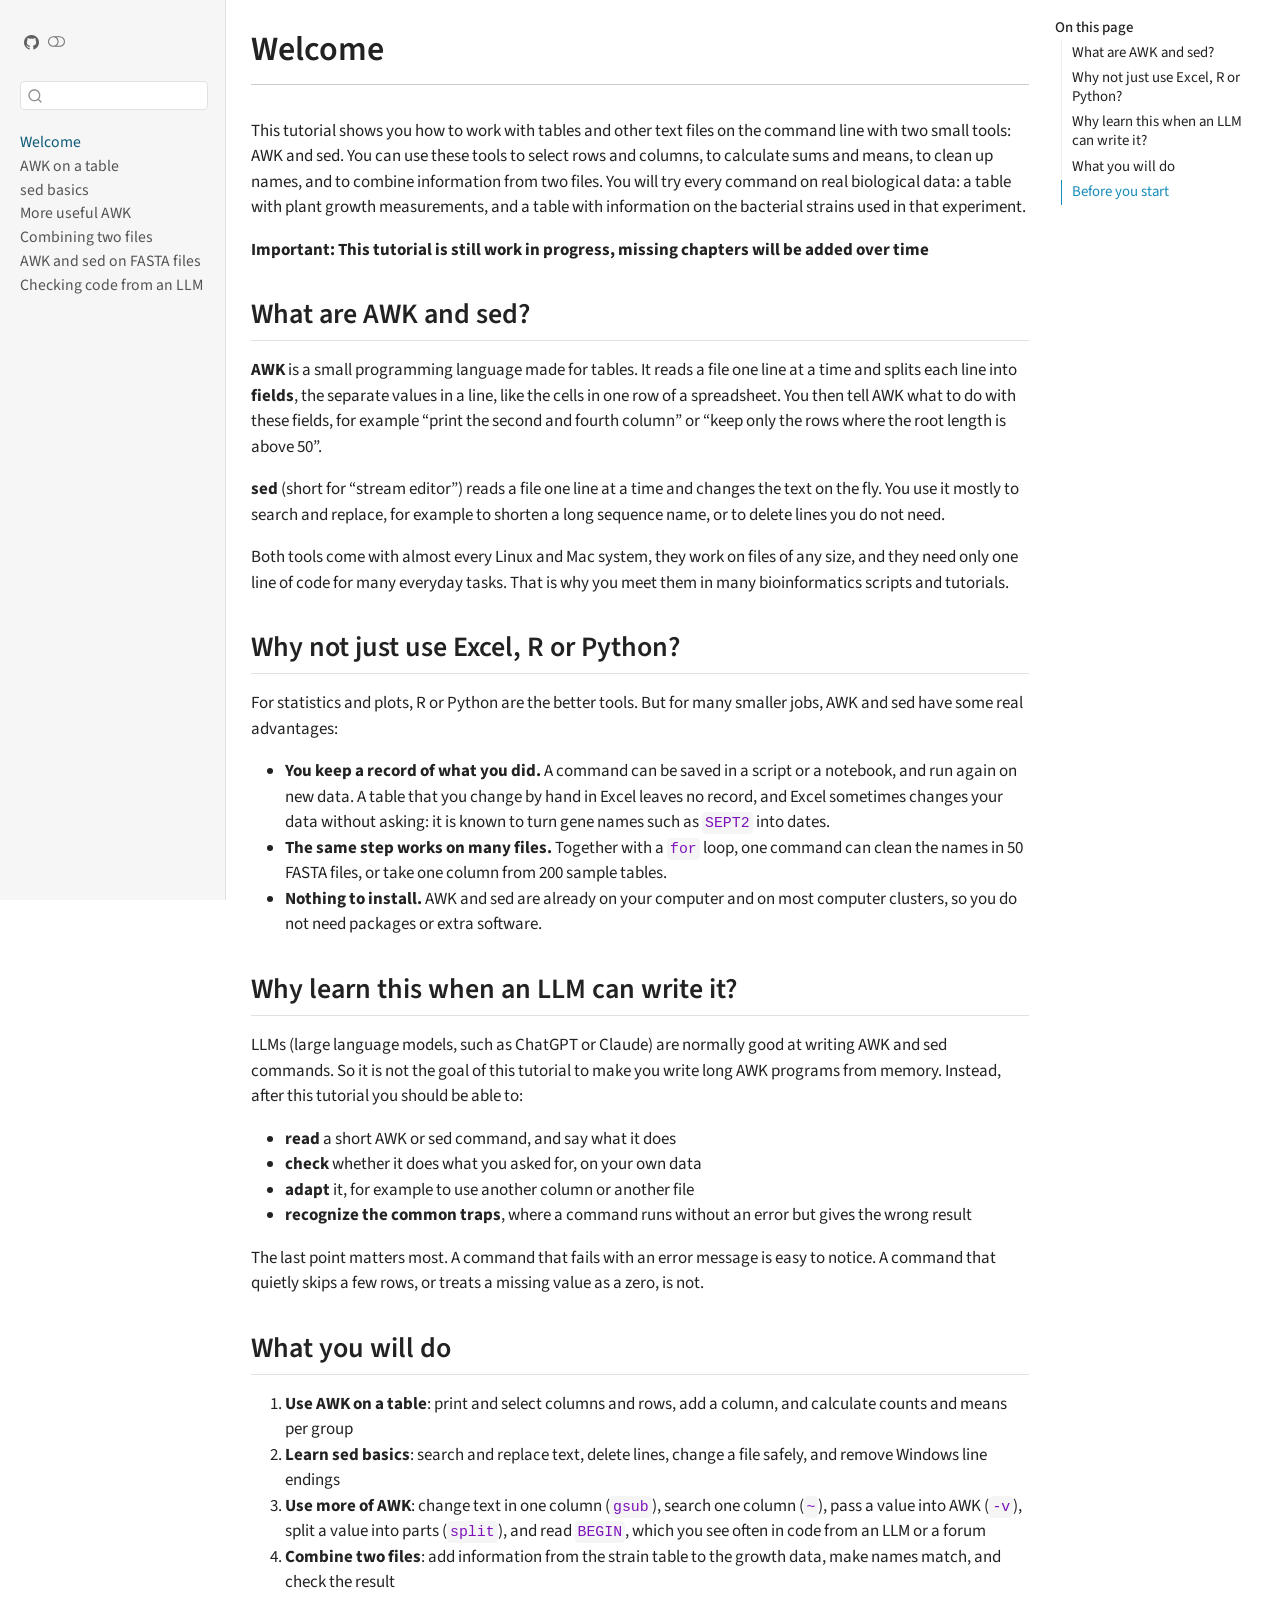
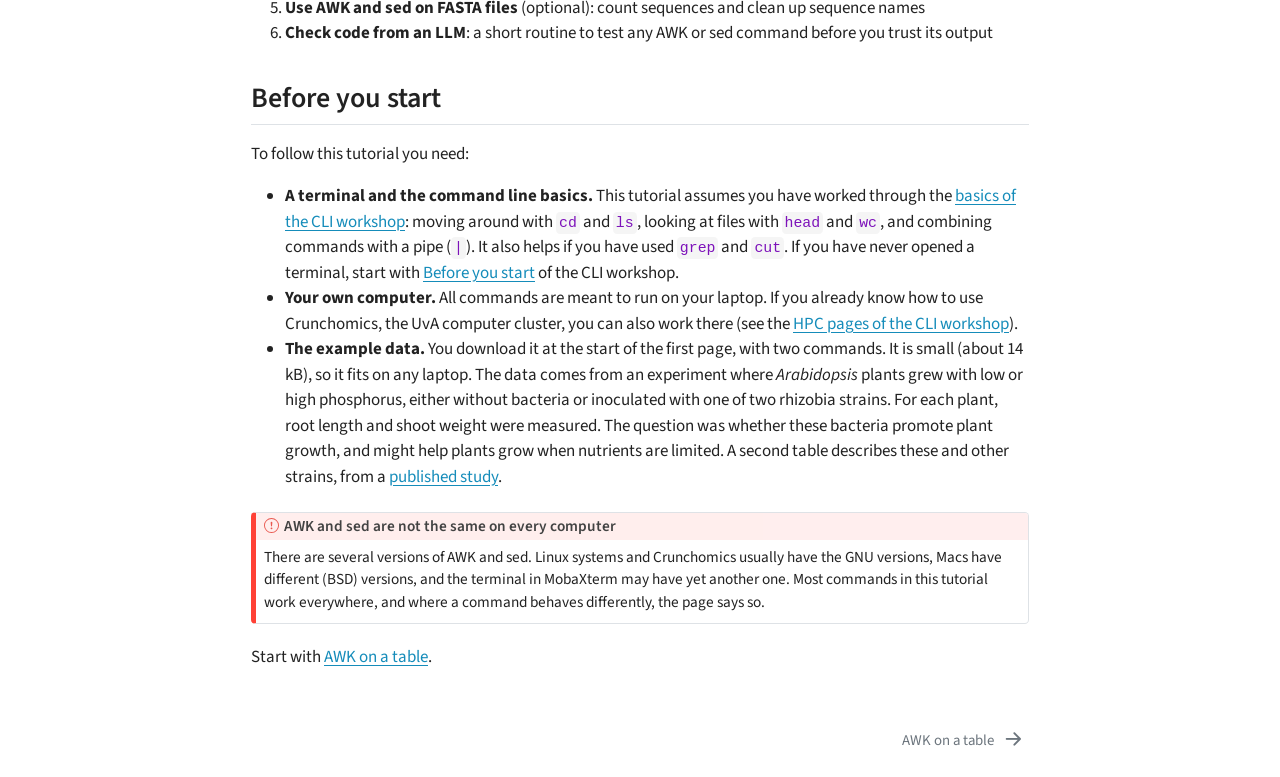
==== docs/index.html @ 270a2397 "add page on LLM usage" ====
<!DOCTYPE html>
<html xmlns="http://www.w3.org/1999/xhtml" lang="en" xml:lang="en"><head>

<meta charset="utf-8">
<meta name="generator" content="quarto-1.8.25">

<meta name="viewport" content="width=device-width, initial-scale=1.0, user-scalable=yes">


<title>Welcome – Working with tables using AWK and sed</title>
<style>
code{white-space: pre-wrap;}
span.smallcaps{font-variant: small-caps;}
div.columns{display: flex; gap: min(4vw, 1.5em);}
div.column{flex: auto; overflow-x: auto;}
div.hanging-indent{margin-left: 1.5em; text-indent: -1.5em;}
ul.task-list{list-style: none;}
ul.task-list li input[type="checkbox"] {
  width: 0.8em;
  margin: 0 0.8em 0.2em -1em; /* quarto-specific, see https://github.com/quarto-dev/quarto-cli/issues/4556 */ 
  vertical-align: middle;
}
</style>


<script src="site_libs/quarto-nav/quarto-nav.js"></script>
<script src="site_libs/quarto-nav/headroom.min.js"></script>
<script src="site_libs/clipboard/clipboard.min.js"></script>
<script src="site_libs/quarto-search/autocomplete.umd.js"></script>
<script src="site_libs/quarto-search/fuse.min.js"></script>
<script src="site_libs/quarto-search/quarto-search.js"></script>
<meta name="quarto:offset" content="./">
<link href="./source/awk_table.html" rel="next">
<script src="site_libs/quarto-html/quarto.js" type="module"></script>
<script src="site_libs/quarto-html/tabsets/tabsets.js" type="module"></script>
<script src="site_libs/quarto-html/axe/axe-check.js" type="module"></script>
<script src="site_libs/quarto-html/popper.min.js"></script>
<script src="site_libs/quarto-html/tippy.umd.min.js"></script>
<script src="site_libs/quarto-html/anchor.min.js"></script>
<link href="site_libs/quarto-html/tippy.css" rel="stylesheet">
<link href="site_libs/quarto-html/quarto-syntax-highlighting-7b89279ff1a6dce999919e0e67d4d9ec.css" rel="stylesheet" class="quarto-color-scheme" id="quarto-text-highlighting-styles">
<link href="site_libs/quarto-html/quarto-syntax-highlighting-dark-707d8167ce6003fca903bfe2be84ab7f.css" rel="stylesheet" class="quarto-color-scheme quarto-color-alternate" id="quarto-text-highlighting-styles">
<link href="site_libs/quarto-html/quarto-syntax-highlighting-7b89279ff1a6dce999919e0e67d4d9ec.css" rel="stylesheet" class="quarto-color-scheme-extra" id="quarto-text-highlighting-styles">
<script src="site_libs/bootstrap/bootstrap.min.js"></script>
<link href="site_libs/bootstrap/bootstrap-icons.css" rel="stylesheet">
<link href="site_libs/bootstrap/bootstrap-07ba6b261650929f6c0e3bf61f8c80ad.min.css" rel="stylesheet" append-hash="true" class="quarto-color-scheme" id="quarto-bootstrap" data-mode="light">
<link href="site_libs/bootstrap/bootstrap-dark-5290abd680639bf24a9d861acc7641a1.min.css" rel="stylesheet" append-hash="true" class="quarto-color-scheme quarto-color-alternate" id="quarto-bootstrap" data-mode="dark">
<link href="site_libs/bootstrap/bootstrap-07ba6b261650929f6c0e3bf61f8c80ad.min.css" rel="stylesheet" append-hash="true" class="quarto-color-scheme-extra" id="quarto-bootstrap" data-mode="light">
<script id="quarto-search-options" type="application/json">{
  "location": "sidebar",
  "copy-button": false,
  "collapse-after": 3,
  "panel-placement": "start",
  "type": "textbox",
  "limit": 50,
  "keyboard-shortcut": [
    "f",
    "/",
    "s"
  ],
  "show-item-context": false,
  "language": {
    "search-no-results-text": "No results",
    "search-matching-documents-text": "matching documents",
    "search-copy-link-title": "Copy link to search",
    "search-hide-matches-text": "Hide additional matches",
    "search-more-match-text": "more match in this document",
    "search-more-matches-text": "more matches in this document",
    "search-clear-button-title": "Clear",
    "search-text-placeholder": "",
    "search-detached-cancel-button-title": "Cancel",
    "search-submit-button-title": "Submit",
    "search-label": "Search"
  }
}</script>


</head>

<body class="nav-sidebar docked quarto-light"><script id="quarto-html-before-body" type="application/javascript">
    const toggleBodyColorMode = (bsSheetEl) => {
      const mode = bsSheetEl.getAttribute("data-mode");
      const bodyEl = window.document.querySelector("body");
      if (mode === "dark") {
        bodyEl.classList.add("quarto-dark");
        bodyEl.classList.remove("quarto-light");
      } else {
        bodyEl.classList.add("quarto-light");
        bodyEl.classList.remove("quarto-dark");
      }
    }
    const toggleBodyColorPrimary = () => {
      const bsSheetEl = window.document.querySelector("link#quarto-bootstrap:not([rel=disabled-stylesheet])");
      if (bsSheetEl) {
        toggleBodyColorMode(bsSheetEl);
      }
    }
    const setColorSchemeToggle = (alternate) => {
      const toggles = window.document.querySelectorAll('.quarto-color-scheme-toggle');
      for (let i=0; i < toggles.length; i++) {
        const toggle = toggles[i];
        if (toggle) {
          if (alternate) {
            toggle.classList.add("alternate");
          } else {
            toggle.classList.remove("alternate");
          }
        }
      }
    };
    const toggleColorMode = (alternate) => {
      // Switch the stylesheets
      const primaryStylesheets = window.document.querySelectorAll('link.quarto-color-scheme:not(.quarto-color-alternate)');
      const alternateStylesheets = window.document.querySelectorAll('link.quarto-color-scheme.quarto-color-alternate');
      manageTransitions('#quarto-margin-sidebar .nav-link', false);
      if (alternate) {
        // note: dark is layered on light, we don't disable primary!
        enableStylesheet(alternateStylesheets);
        for (const sheetNode of alternateStylesheets) {
          if (sheetNode.id === "quarto-bootstrap") {
            toggleBodyColorMode(sheetNode);
          }
        }
      } else {
        disableStylesheet(alternateStylesheets);
        enableStylesheet(primaryStylesheets)
        toggleBodyColorPrimary();
      }
      manageTransitions('#quarto-margin-sidebar .nav-link', true);
      // Switch the toggles
      setColorSchemeToggle(alternate)
      // Hack to workaround the fact that safari doesn't
      // properly recolor the scrollbar when toggling (#1455)
      if (navigator.userAgent.indexOf('Safari') > 0 && navigator.userAgent.indexOf('Chrome') == -1) {
        manageTransitions("body", false);
        window.scrollTo(0, 1);
        setTimeout(() => {
          window.scrollTo(0, 0);
          manageTransitions("body", true);
        }, 40);
      }
    }
    const disableStylesheet = (stylesheets) => {
      for (let i=0; i < stylesheets.length; i++) {
        const stylesheet = stylesheets[i];
        stylesheet.rel = 'disabled-stylesheet';
      }
    }
    const enableStylesheet = (stylesheets) => {
      for (let i=0; i < stylesheets.length; i++) {
        const stylesheet = stylesheets[i];
        if(stylesheet.rel !== 'stylesheet') { // for Chrome, which will still FOUC without this check
          stylesheet.rel = 'stylesheet';
        }
      }
    }
    const manageTransitions = (selector, allowTransitions) => {
      const els = window.document.querySelectorAll(selector);
      for (let i=0; i < els.length; i++) {
        const el = els[i];
        if (allowTransitions) {
          el.classList.remove('notransition');
        } else {
          el.classList.add('notransition');
        }
      }
    }
    const isFileUrl = () => {
      return window.location.protocol === 'file:';
    }
    const hasAlternateSentinel = () => {
      let styleSentinel = getColorSchemeSentinel();
      if (styleSentinel !== null) {
        return styleSentinel === "alternate";
      } else {
        return false;
      }
    }
    const setStyleSentinel = (alternate) => {
      const value = alternate ? "alternate" : "default";
      if (!isFileUrl()) {
        window.localStorage.setItem("quarto-color-scheme", value);
      } else {
        localAlternateSentinel = value;
      }
    }
    const getColorSchemeSentinel = () => {
      if (!isFileUrl()) {
        const storageValue = window.localStorage.getItem("quarto-color-scheme");
        return storageValue != null ? storageValue : localAlternateSentinel;
      } else {
        return localAlternateSentinel;
      }
    }
    const toggleGiscusIfUsed = (isAlternate, darkModeDefault) => {
      const baseTheme = document.querySelector('#giscus-base-theme')?.value ?? 'light';
      const alternateTheme = document.querySelector('#giscus-alt-theme')?.value ?? 'dark';
      let newTheme = '';
      if(authorPrefersDark) {
        newTheme = isAlternate ? baseTheme : alternateTheme;
      } else {
        newTheme = isAlternate ? alternateTheme : baseTheme;
      }
      const changeGiscusTheme = () => {
        // From: https://github.com/giscus/giscus/issues/336
        const sendMessage = (message) => {
          const iframe = document.querySelector('iframe.giscus-frame');
          if (!iframe) return;
          iframe.contentWindow.postMessage({ giscus: message }, 'https://giscus.app');
        }
        sendMessage({
          setConfig: {
            theme: newTheme
          }
        });
      }
      const isGiscussLoaded = window.document.querySelector('iframe.giscus-frame') !== null;
      if (isGiscussLoaded) {
        changeGiscusTheme();
      }
    };
    const authorPrefersDark = false;
    const darkModeDefault = authorPrefersDark;
      document.querySelector('link#quarto-text-highlighting-styles.quarto-color-scheme-extra').rel = 'disabled-stylesheet';
      document.querySelector('link#quarto-bootstrap.quarto-color-scheme-extra').rel = 'disabled-stylesheet';
    let localAlternateSentinel = darkModeDefault ? 'alternate' : 'default';
    // Dark / light mode switch
    window.quartoToggleColorScheme = () => {
      // Read the current dark / light value
      let toAlternate = !hasAlternateSentinel();
      toggleColorMode(toAlternate);
      setStyleSentinel(toAlternate);
      toggleGiscusIfUsed(toAlternate, darkModeDefault);
      window.dispatchEvent(new Event('resize'));
    };
    // Switch to dark mode if need be
    if (hasAlternateSentinel()) {
      toggleColorMode(true);
    } else {
      toggleColorMode(false);
    }
  </script>

<div id="quarto-search-results"></div>
  <header id="quarto-header" class="headroom fixed-top">
  <nav class="quarto-secondary-nav">
    <div class="container-fluid d-flex">
      <button type="button" class="quarto-btn-toggle btn" data-bs-toggle="collapse" role="button" data-bs-target=".quarto-sidebar-collapse-item" aria-controls="quarto-sidebar" aria-expanded="false" aria-label="Toggle sidebar navigation" onclick="if (window.quartoToggleHeadroom) { window.quartoToggleHeadroom(); }">
        <i class="bi bi-layout-text-sidebar-reverse"></i>
      </button>
        <nav class="quarto-page-breadcrumbs" aria-label="breadcrumb"><ol class="breadcrumb"><li class="breadcrumb-item"><a href="./index.html">Welcome</a></li></ol></nav>
        <a class="flex-grow-1" role="navigation" data-bs-toggle="collapse" data-bs-target=".quarto-sidebar-collapse-item" aria-controls="quarto-sidebar" aria-expanded="false" aria-label="Toggle sidebar navigation" onclick="if (window.quartoToggleHeadroom) { window.quartoToggleHeadroom(); }">      
        </a>
      <button type="button" class="btn quarto-search-button" aria-label="Search" onclick="window.quartoOpenSearch();">
        <i class="bi bi-search"></i>
      </button>
    </div>
  </nav>
</header>
<!-- content -->
<div id="quarto-content" class="quarto-container page-columns page-rows-contents page-layout-article">
<!-- sidebar -->
  <nav id="quarto-sidebar" class="sidebar collapse collapse-horizontal quarto-sidebar-collapse-item sidebar-navigation docked overflow-auto">
    <div class="pt-lg-2 mt-2 text-left sidebar-header">
      <a href="./index.html" class="sidebar-logo-link">
      </a>
      <div class="sidebar-tools-main">
    <a href="https://github.com/ndombrowski/AWK_tutorial" title="" class="quarto-navigation-tool px-1" aria-label=""><i class="bi bi-github"></i></a>
  <a href="" class="quarto-color-scheme-toggle quarto-navigation-tool  px-1" onclick="window.quartoToggleColorScheme(); return false;" title="Toggle dark mode"><i class="bi"></i></a>
</div>
      </div>
        <div class="mt-2 flex-shrink-0 align-items-center">
        <div class="sidebar-search">
        <div id="quarto-search" class="" title="Search"></div>
        </div>
        </div>
    <div class="sidebar-menu-container"> 
    <ul class="list-unstyled mt-1">
        <li class="sidebar-item">
  <div class="sidebar-item-container"> 
  <a href="./index.html" class="sidebar-item-text sidebar-link active">
 <span class="menu-text">Welcome</span></a>
  </div>
</li>
        <li class="sidebar-item">
  <div class="sidebar-item-container"> 
  <a href="./source/awk_table.html" class="sidebar-item-text sidebar-link">
 <span class="menu-text">AWK on a table</span></a>
  </div>
</li>
        <li class="sidebar-item">
  <div class="sidebar-item-container"> 
  <a href="./source/sed_basics.html" class="sidebar-item-text sidebar-link">
 <span class="menu-text">sed basics</span></a>
  </div>
</li>
        <li class="sidebar-item">
  <div class="sidebar-item-container"> 
  <a href="./source/awk_more.html" class="sidebar-item-text sidebar-link">
 <span class="menu-text">More useful AWK</span></a>
  </div>
</li>
        <li class="sidebar-item">
  <div class="sidebar-item-container"> 
  <a href="./source/awk_join.html" class="sidebar-item-text sidebar-link">
 <span class="menu-text">Combining two files</span></a>
  </div>
</li>
        <li class="sidebar-item">
  <div class="sidebar-item-container"> 
  <a href="./source/awk_fasta.html" class="sidebar-item-text sidebar-link">
 <span class="menu-text">AWK and sed on FASTA files</span></a>
  </div>
</li>
        <li class="sidebar-item">
  <div class="sidebar-item-container"> 
  <a href="./source/check_llm_code.html" class="sidebar-item-text sidebar-link">
 <span class="menu-text">Checking code from an LLM</span></a>
  </div>
</li>
    </ul>
    </div>
</nav>
<div id="quarto-sidebar-glass" class="quarto-sidebar-collapse-item" data-bs-toggle="collapse" data-bs-target=".quarto-sidebar-collapse-item"></div>
<!-- margin-sidebar -->
    <div id="quarto-margin-sidebar" class="sidebar margin-sidebar">
        <nav id="TOC" role="doc-toc" class="toc-active">
    <h2 id="toc-title">On this page</h2>
   
  <ul>
  <li><a href="#what-are-awk-and-sed" id="toc-what-are-awk-and-sed" class="nav-link active" data-scroll-target="#what-are-awk-and-sed">What are AWK and sed?</a></li>
  <li><a href="#why-not-just-use-excel-r-or-python" id="toc-why-not-just-use-excel-r-or-python" class="nav-link" data-scroll-target="#why-not-just-use-excel-r-or-python">Why not just use Excel, R or Python?</a></li>
  <li><a href="#why-learn-this-when-an-llm-can-write-it" id="toc-why-learn-this-when-an-llm-can-write-it" class="nav-link" data-scroll-target="#why-learn-this-when-an-llm-can-write-it">Why learn this when an LLM can write it?</a></li>
  <li><a href="#what-you-will-do" id="toc-what-you-will-do" class="nav-link" data-scroll-target="#what-you-will-do">What you will do</a></li>
  <li><a href="#before-you-start" id="toc-before-you-start" class="nav-link" data-scroll-target="#before-you-start">Before you start</a></li>
  </ul>
</nav>
    </div>
<!-- main -->
<main class="content" id="quarto-document-content">


<header id="title-block-header" class="quarto-title-block default">
<div class="quarto-title">
<h1 class="title">Welcome</h1>
</div>



<div class="quarto-title-meta">

    
  
    
  </div>
  


</header>


<p>This tutorial shows you how to work with tables and other text files on the command line with two small tools: AWK and sed. You can use these tools to select rows and columns, to calculate sums and means, to clean up names, and to combine information from two files. You will try every command on real biological data: a table with plant growth measurements, and a table with information on the bacterial strains used in that experiment.</p>
<p><strong>Important: This tutorial is still work in progress, missing chapters will be added over time</strong></p>
<section id="what-are-awk-and-sed" class="level2">
<h2 class="anchored" data-anchor-id="what-are-awk-and-sed">What are AWK and sed?</h2>
<p><strong>AWK</strong> is a small programming language made for tables. It reads a file one line at a time and splits each line into <strong>fields</strong>, the separate values in a line, like the cells in one row of a spreadsheet. You then tell AWK what to do with these fields, for example “print the second and fourth column” or “keep only the rows where the root length is above 50”.</p>
<p><strong>sed</strong> (short for “stream editor”) reads a file one line at a time and changes the text on the fly. You use it mostly to search and replace, for example to shorten a long sequence name, or to delete lines you do not need.</p>
<p>Both tools come with almost every Linux and Mac system, they work on files of any size, and they need only one line of code for many everyday tasks. That is why you meet them in many bioinformatics scripts and tutorials.</p>
</section>
<section id="why-not-just-use-excel-r-or-python" class="level2">
<h2 class="anchored" data-anchor-id="why-not-just-use-excel-r-or-python">Why not just use Excel, R or Python?</h2>
<p>For statistics and plots, R or Python are the better tools. But for many smaller jobs, AWK and sed have some real advantages:</p>
<ul>
<li><strong>You keep a record of what you did.</strong> A command can be saved in a script or a notebook, and run again on new data. A table that you change by hand in Excel leaves no record, and Excel sometimes changes your data without asking: it is known to turn gene names such as <code>SEPT2</code> into dates.</li>
<li><strong>The same step works on many files.</strong> Together with a <code>for</code> loop, one command can clean the names in 50 FASTA files, or take one column from 200 sample tables.</li>
<li><strong>Nothing to install.</strong> AWK and sed are already on your computer and on most computer clusters, so you do not need packages or extra software.</li>
</ul>
</section>
<section id="why-learn-this-when-an-llm-can-write-it" class="level2">
<h2 class="anchored" data-anchor-id="why-learn-this-when-an-llm-can-write-it">Why learn this when an LLM can write it?</h2>
<p>LLMs (large language models, such as ChatGPT or Claude) are normally good at writing AWK and sed commands. So it is not the goal of this tutorial to make you write long AWK programs from memory. Instead, after this tutorial you should be able to:</p>
<ul>
<li><strong>read</strong> a short AWK or sed command, and say what it does</li>
<li><strong>check</strong> whether it does what you asked for, on your own data</li>
<li><strong>adapt</strong> it, for example to use another column or another file</li>
<li><strong>recognize the common traps</strong>, where a command runs without an error but gives the wrong result</li>
</ul>
<p>The last point matters most. A command that fails with an error message is easy to notice. A command that quietly skips a few rows, or treats a missing value as a zero, is not.</p>
</section>
<section id="what-you-will-do" class="level2">
<h2 class="anchored" data-anchor-id="what-you-will-do">What you will do</h2>
<ol type="1">
<li><strong>Use AWK on a table</strong>: print and select columns and rows, add a column, and calculate counts and means per group</li>
<li><strong>Learn sed basics</strong>: search and replace text, delete lines, change a file safely, and remove Windows line endings</li>
<li><strong>Use more of AWK</strong>: change text in one column (<code>gsub</code>), search one column (<code>~</code>), pass a value into AWK (<code>-v</code>), split a value into parts (<code>split</code>), and read <code>BEGIN</code>, which you see often in code from an LLM or a forum</li>
<li><strong>Combine two files</strong>: add information from the strain table to the growth data, make names match, and check the result</li>
<li><strong>Use AWK and sed on FASTA files</strong> (optional): count sequences and clean up sequence names</li>
<li><strong>Check code from an LLM</strong>: a short routine to test any AWK or sed command before you trust its output</li>
</ol>
</section>
<section id="before-you-start" class="level2">
<h2 class="anchored" data-anchor-id="before-you-start">Before you start</h2>
<p>To follow this tutorial you need:</p>
<ul>
<li><strong>A terminal and the command line basics.</strong> This tutorial assumes you have worked through the <a href="https://ndombrowski.github.io/cli_workshop/source/bash_intro.html">basics of the CLI workshop</a>: moving around with <code>cd</code> and <code>ls</code>, looking at files with <code>head</code> and <code>wc</code>, and combining commands with a pipe (<code>|</code>). It also helps if you have used <code>grep</code> and <code>cut</code>. If you have never opened a terminal, start with <a href="https://ndombrowski.github.io/cli_workshop/source/installation.html">Before you start</a> of the CLI workshop.</li>
<li><strong>Your own computer.</strong> All commands are meant to run on your laptop. If you already know how to use Crunchomics, the UvA computer cluster, you can also work there (see the <a href="https://ndombrowski.github.io/cli_workshop/source/hpc_intro.html">HPC pages of the CLI workshop</a>).</li>
<li><strong>The example data.</strong> You download it at the start of the first page, with two commands. It is small (about 14 kB), so it fits on any laptop. The data comes from an experiment where <em>Arabidopsis</em> plants grew with low or high phosphorus, either without bacteria or inoculated with one of two rhizobia strains. For each plant, root length and shoot weight were measured. The question was whether these bacteria promote plant growth, and might help plants grow when nutrients are limited. A second table describes these and other strains, from a <a href="https://www.cell.com/cell-host-microbe/fulltext/S1931-3128(18)30318-4">published study</a>.</li>
</ul>
<div class="callout callout-style-default callout-important callout-titled" title="AWK and sed are not the same on every computer">
<div class="callout-header d-flex align-content-center">
<div class="callout-icon-container">
<i class="callout-icon"></i>
</div>
<div class="callout-title-container flex-fill">
<span class="screen-reader-only">Important</span>AWK and sed are not the same on every computer
</div>
</div>
<div class="callout-body-container callout-body">
<p>There are several versions of AWK and sed. Linux systems and Crunchomics usually have the GNU versions, Macs have different (BSD) versions, and the terminal in MobaXterm may have yet another one. Most commands in this tutorial work everywhere, and where a command behaves differently, the page says so. <!-- DRAFT: not tested yet. Check in step 7 (PLAN.md) which platforms were tested, and adapt this box. --></p>
</div>
</div>
<p>Start with <a href="./source/awk_table.html">AWK on a table</a>.</p>


</section>

</main> <!-- /main -->
<script id="quarto-html-after-body" type="application/javascript">
  window.document.addEventListener("DOMContentLoaded", function (event) {
    // Ensure there is a toggle, if there isn't float one in the top right
    if (window.document.querySelector('.quarto-color-scheme-toggle') === null) {
      const a = window.document.createElement('a');
      a.classList.add('top-right');
      a.classList.add('quarto-color-scheme-toggle');
      a.href = "";
      a.onclick = function() { try { window.quartoToggleColorScheme(); } catch {} return false; };
      const i = window.document.createElement("i");
      i.classList.add('bi');
      a.appendChild(i);
      window.document.body.appendChild(a);
    }
    setColorSchemeToggle(hasAlternateSentinel())
    const icon = "";
    const anchorJS = new window.AnchorJS();
    anchorJS.options = {
      placement: 'right',
      icon: icon
    };
    anchorJS.add('.anchored');
    const isCodeAnnotation = (el) => {
      for (const clz of el.classList) {
        if (clz.startsWith('code-annotation-')) {                     
          return true;
        }
      }
      return false;
    }
    const onCopySuccess = function(e) {
      // button target
      const button = e.trigger;
      // don't keep focus
      button.blur();
      // flash "checked"
      button.classList.add('code-copy-button-checked');
      var currentTitle = button.getAttribute("title");
      button.setAttribute("title", "Copied!");
      let tooltip;
      if (window.bootstrap) {
        button.setAttribute("data-bs-toggle", "tooltip");
        button.setAttribute("data-bs-placement", "left");
        button.setAttribute("data-bs-title", "Copied!");
        tooltip = new bootstrap.Tooltip(button, 
          { trigger: "manual", 
            customClass: "code-copy-button-tooltip",
            offset: [0, -8]});
        tooltip.show();    
      }
      setTimeout(function() {
        if (tooltip) {
          tooltip.hide();
          button.removeAttribute("data-bs-title");
          button.removeAttribute("data-bs-toggle");
          button.removeAttribute("data-bs-placement");
        }
        button.setAttribute("title", currentTitle);
        button.classList.remove('code-copy-button-checked');
      }, 1000);
      // clear code selection
      e.clearSelection();
    }
    const getTextToCopy = function(trigger) {
      const outerScaffold = trigger.parentElement.cloneNode(true);
      const codeEl = outerScaffold.querySelector('code');
      for (const childEl of codeEl.children) {
        if (isCodeAnnotation(childEl)) {
          childEl.remove();
        }
      }
      return codeEl.innerText;
    }
    const clipboard = new window.ClipboardJS('.code-copy-button:not([data-in-quarto-modal])', {
      text: getTextToCopy
    });
    clipboard.on('success', onCopySuccess);
    if (window.document.getElementById('quarto-embedded-source-code-modal')) {
      const clipboardModal = new window.ClipboardJS('.code-copy-button[data-in-quarto-modal]', {
        text: getTextToCopy,
        container: window.document.getElementById('quarto-embedded-source-code-modal')
      });
      clipboardModal.on('success', onCopySuccess);
    }
      var localhostRegex = new RegExp(/^(?:http|https):\/\/localhost\:?[0-9]*\//);
      var mailtoRegex = new RegExp(/^mailto:/);
        var filterRegex = new RegExp("https:\/\/ndombrowski\.github\.io\/AWK_tutorial\/");
      var isInternal = (href) => {
          return filterRegex.test(href) || localhostRegex.test(href) || mailtoRegex.test(href);
      }
      // Inspect non-navigation links and adorn them if external
     var links = window.document.querySelectorAll('a[href]:not(.nav-link):not(.navbar-brand):not(.toc-action):not(.sidebar-link):not(.sidebar-item-toggle):not(.pagination-link):not(.no-external):not([aria-hidden]):not(.dropdown-item):not(.quarto-navigation-tool):not(.about-link)');
      for (var i=0; i<links.length; i++) {
        const link = links[i];
        if (!isInternal(link.href)) {
          // undo the damage that might have been done by quarto-nav.js in the case of
          // links that we want to consider external
          if (link.dataset.originalHref !== undefined) {
            link.href = link.dataset.originalHref;
          }
        }
      }
    function tippyHover(el, contentFn, onTriggerFn, onUntriggerFn) {
      const config = {
        allowHTML: true,
        maxWidth: 500,
        delay: 100,
        arrow: false,
        appendTo: function(el) {
            return el.parentElement;
        },
        interactive: true,
        interactiveBorder: 10,
        theme: 'quarto',
        placement: 'bottom-start',
      };
      if (contentFn) {
        config.content = contentFn;
      }
      if (onTriggerFn) {
        config.onTrigger = onTriggerFn;
      }
      if (onUntriggerFn) {
        config.onUntrigger = onUntriggerFn;
      }
      window.tippy(el, config); 
    }
    const noterefs = window.document.querySelectorAll('a[role="doc-noteref"]');
    for (var i=0; i<noterefs.length; i++) {
      const ref = noterefs[i];
      tippyHover(ref, function() {
        // use id or data attribute instead here
        let href = ref.getAttribute('data-footnote-href') || ref.getAttribute('href');
        try { href = new URL(href).hash; } catch {}
        const id = href.replace(/^#\/?/, "");
        const note = window.document.getElementById(id);
        if (note) {
          return note.innerHTML;
        } else {
          return "";
        }
      });
    }
    const xrefs = window.document.querySelectorAll('a.quarto-xref');
    const processXRef = (id, note) => {
      // Strip column container classes
      const stripColumnClz = (el) => {
        el.classList.remove("page-full", "page-columns");
        if (el.children) {
          for (const child of el.children) {
            stripColumnClz(child);
          }
        }
      }
      stripColumnClz(note)
      if (id === null || id.startsWith('sec-')) {
        // Special case sections, only their first couple elements
        const container = document.createElement("div");
        if (note.children && note.children.length > 2) {
          container.appendChild(note.children[0].cloneNode(true));
          for (let i = 1; i < note.children.length; i++) {
            const child = note.children[i];
            if (child.tagName === "P" && child.innerText === "") {
              continue;
            } else {
              container.appendChild(child.cloneNode(true));
              break;
            }
          }
          if (window.Quarto?.typesetMath) {
            window.Quarto.typesetMath(container);
          }
          return container.innerHTML
        } else {
          if (window.Quarto?.typesetMath) {
            window.Quarto.typesetMath(note);
          }
          return note.innerHTML;
        }
      } else {
        // Remove any anchor links if they are present
        const anchorLink = note.querySelector('a.anchorjs-link');
        if (anchorLink) {
          anchorLink.remove();
        }
        if (window.Quarto?.typesetMath) {
          window.Quarto.typesetMath(note);
        }
        if (note.classList.contains("callout")) {
          return note.outerHTML;
        } else {
          return note.innerHTML;
        }
      }
    }
    for (var i=0; i<xrefs.length; i++) {
      const xref = xrefs[i];
      tippyHover(xref, undefined, function(instance) {
        instance.disable();
        let url = xref.getAttribute('href');
        let hash = undefined; 
        if (url.startsWith('#')) {
          hash = url;
        } else {
          try { hash = new URL(url).hash; } catch {}
        }
        if (hash) {
          const id = hash.replace(/^#\/?/, "");
          const note = window.document.getElementById(id);
          if (note !== null) {
            try {
              const html = processXRef(id, note.cloneNode(true));
              instance.setContent(html);
            } finally {
              instance.enable();
              instance.show();
            }
          } else {
            // See if we can fetch this
            fetch(url.split('#')[0])
            .then(res => res.text())
            .then(html => {
              const parser = new DOMParser();
              const htmlDoc = parser.parseFromString(html, "text/html");
              const note = htmlDoc.getElementById(id);
              if (note !== null) {
                const html = processXRef(id, note);
                instance.setContent(html);
              } 
            }).finally(() => {
              instance.enable();
              instance.show();
            });
          }
        } else {
          // See if we can fetch a full url (with no hash to target)
          // This is a special case and we should probably do some content thinning / targeting
          fetch(url)
          .then(res => res.text())
          .then(html => {
            const parser = new DOMParser();
            const htmlDoc = parser.parseFromString(html, "text/html");
            const note = htmlDoc.querySelector('main.content');
            if (note !== null) {
              // This should only happen for chapter cross references
              // (since there is no id in the URL)
              // remove the first header
              if (note.children.length > 0 && note.children[0].tagName === "HEADER") {
                note.children[0].remove();
              }
              const html = processXRef(null, note);
              instance.setContent(html);
            } 
          }).finally(() => {
            instance.enable();
            instance.show();
          });
        }
      }, function(instance) {
      });
    }
        let selectedAnnoteEl;
        const selectorForAnnotation = ( cell, annotation) => {
          let cellAttr = 'data-code-cell="' + cell + '"';
          let lineAttr = 'data-code-annotation="' +  annotation + '"';
          const selector = 'span[' + cellAttr + '][' + lineAttr + ']';
          return selector;
        }
        const selectCodeLines = (annoteEl) => {
          const doc = window.document;
          const targetCell = annoteEl.getAttribute("data-target-cell");
          const targetAnnotation = annoteEl.getAttribute("data-target-annotation");
          const annoteSpan = window.document.querySelector(selectorForAnnotation(targetCell, targetAnnotation));
          const lines = annoteSpan.getAttribute("data-code-lines").split(",");
          const lineIds = lines.map((line) => {
            return targetCell + "-" + line;
          })
          let top = null;
          let height = null;
          let parent = null;
          if (lineIds.length > 0) {
              //compute the position of the single el (top and bottom and make a div)
              const el = window.document.getElementById(lineIds[0]);
              top = el.offsetTop;
              height = el.offsetHeight;
              parent = el.parentElement.parentElement;
            if (lineIds.length > 1) {
              const lastEl = window.document.getElementById(lineIds[lineIds.length - 1]);
              const bottom = lastEl.offsetTop + lastEl.offsetHeight;
              height = bottom - top;
            }
            if (top !== null && height !== null && parent !== null) {
              // cook up a div (if necessary) and position it 
              let div = window.document.getElementById("code-annotation-line-highlight");
              if (div === null) {
                div = window.document.createElement("div");
                div.setAttribute("id", "code-annotation-line-highlight");
                div.style.position = 'absolute';
                parent.appendChild(div);
              }
              div.style.top = top - 2 + "px";
              div.style.height = height + 4 + "px";
              div.style.left = 0;
              let gutterDiv = window.document.getElementById("code-annotation-line-highlight-gutter");
              if (gutterDiv === null) {
                gutterDiv = window.document.createElement("div");
                gutterDiv.setAttribute("id", "code-annotation-line-highlight-gutter");
                gutterDiv.style.position = 'absolute';
                const codeCell = window.document.getElementById(targetCell);
                const gutter = codeCell.querySelector('.code-annotation-gutter');
                gutter.appendChild(gutterDiv);
              }
              gutterDiv.style.top = top - 2 + "px";
              gutterDiv.style.height = height + 4 + "px";
            }
            selectedAnnoteEl = annoteEl;
          }
        };
        const unselectCodeLines = () => {
          const elementsIds = ["code-annotation-line-highlight", "code-annotation-line-highlight-gutter"];
          elementsIds.forEach((elId) => {
            const div = window.document.getElementById(elId);
            if (div) {
              div.remove();
            }
          });
          selectedAnnoteEl = undefined;
        };
          // Handle positioning of the toggle
      window.addEventListener(
        "resize",
        throttle(() => {
          elRect = undefined;
          if (selectedAnnoteEl) {
            selectCodeLines(selectedAnnoteEl);
          }
        }, 10)
      );
      function throttle(fn, ms) {
      let throttle = false;
      let timer;
        return (...args) => {
          if(!throttle) { // first call gets through
              fn.apply(this, args);
              throttle = true;
          } else { // all the others get throttled
              if(timer) clearTimeout(timer); // cancel #2
              timer = setTimeout(() => {
                fn.apply(this, args);
                timer = throttle = false;
              }, ms);
          }
        };
      }
        // Attach click handler to the DT
        const annoteDls = window.document.querySelectorAll('dt[data-target-cell]');
        for (const annoteDlNode of annoteDls) {
          annoteDlNode.addEventListener('click', (event) => {
            const clickedEl = event.target;
            if (clickedEl !== selectedAnnoteEl) {
              unselectCodeLines();
              const activeEl = window.document.querySelector('dt[data-target-cell].code-annotation-active');
              if (activeEl) {
                activeEl.classList.remove('code-annotation-active');
              }
              selectCodeLines(clickedEl);
              clickedEl.classList.add('code-annotation-active');
            } else {
              // Unselect the line
              unselectCodeLines();
              clickedEl.classList.remove('code-annotation-active');
            }
          });
        }
    const findCites = (el) => {
      const parentEl = el.parentElement;
      if (parentEl) {
        const cites = parentEl.dataset.cites;
        if (cites) {
          return {
            el,
            cites: cites.split(' ')
          };
        } else {
          return findCites(el.parentElement)
        }
      } else {
        return undefined;
      }
    };
    var bibliorefs = window.document.querySelectorAll('a[role="doc-biblioref"]');
    for (var i=0; i<bibliorefs.length; i++) {
      const ref = bibliorefs[i];
      const citeInfo = findCites(ref);
      if (citeInfo) {
        tippyHover(citeInfo.el, function() {
          var popup = window.document.createElement('div');
          citeInfo.cites.forEach(function(cite) {
            var citeDiv = window.document.createElement('div');
            citeDiv.classList.add('hanging-indent');
            citeDiv.classList.add('csl-entry');
            var biblioDiv = window.document.getElementById('ref-' + cite);
            if (biblioDiv) {
              citeDiv.innerHTML = biblioDiv.innerHTML;
            }
            popup.appendChild(citeDiv);
          });
          return popup.innerHTML;
        });
      }
    }
  });
  </script>
<nav class="page-navigation">
  <div class="nav-page nav-page-previous">
  </div>
  <div class="nav-page nav-page-next">
      <a href="./source/awk_table.html" class="pagination-link" aria-label="AWK on a table">
        <span class="nav-page-text">AWK on a table</span> <i class="bi bi-arrow-right-short"></i>
      </a>
  </div>
</nav>
</div> <!-- /content -->




</body></html>
---- docs/site_libs/quarto-html/tippy.css ----
.tippy-box[data-animation=fade][data-state=hidden]{opacity:0}[data-tippy-root]{max-width:calc(100vw - 10px)}.tippy-box{position:relative;background-color:#333;color:#fff;border-radius:4px;font-size:14px;line-height:1.4;white-space:normal;outline:0;transition-property:transform,visibility,opacity}.tippy-box[data-placement^=top]>.tippy-arrow{bottom:0}.tippy-box[data-placement^=top]>.tippy-arrow:before{bottom:-7px;left:0;border-width:8px 8px 0;border-top-color:initial;transform-origin:center top}.tippy-box[data-placement^=bottom]>.tippy-arrow{top:0}.tippy-box[data-placement^=bottom]>.tippy-arrow:before{top:-7px;left:0;border-width:0 8px 8px;border-bottom-color:initial;transform-origin:center bottom}.tippy-box[data-placement^=left]>.tippy-arrow{right:0}.tippy-box[data-placement^=left]>.tippy-arrow:before{border-width:8px 0 8px 8px;border-left-color:initial;right:-7px;transform-origin:center left}.tippy-box[data-placement^=right]>.tippy-arrow{left:0}.tippy-box[data-placement^=right]>.tippy-arrow:before{left:-7px;border-width:8px 8px 8px 0;border-right-color:initial;transform-origin:center right}.tippy-box[data-inertia][data-state=visible]{transition-timing-function:cubic-bezier(.54,1.5,.38,1.11)}.tippy-arrow{width:16px;height:16px;color:#333}.tippy-arrow:before{content:"";position:absolute;border-color:transparent;border-style:solid}.tippy-content{position:relative;padding:5px 9px;z-index:1}
---- docs/site_libs/quarto-html/quarto-syntax-highlighting-7b89279ff1a6dce999919e0e67d4d9ec.css ----
/* quarto syntax highlight colors */
:root {
  --quarto-hl-ot-color: #003B4F;
  --quarto-hl-at-color: #657422;
  --quarto-hl-ss-color: #20794D;
  --quarto-hl-an-color: #5E5E5E;
  --quarto-hl-fu-color: #4758AB;
  --quarto-hl-st-color: #20794D;
  --quarto-hl-cf-color: #003B4F;
  --quarto-hl-op-color: #5E5E5E;
  --quarto-hl-er-color: #AD0000;
  --quarto-hl-bn-color: #AD0000;
  --quarto-hl-al-color: #AD0000;
  --quarto-hl-va-color: #111111;
  --quarto-hl-bu-color: inherit;
  --quarto-hl-ex-color: inherit;
  --quarto-hl-pp-color: #AD0000;
  --quarto-hl-in-color: #5E5E5E;
  --quarto-hl-vs-color: #20794D;
  --quarto-hl-wa-color: #5E5E5E;
  --quarto-hl-do-color: #5E5E5E;
  --quarto-hl-im-color: #00769E;
  --quarto-hl-ch-color: #20794D;
  --quarto-hl-dt-color: #AD0000;
  --quarto-hl-fl-color: #AD0000;
  --quarto-hl-co-color: #5E5E5E;
  --quarto-hl-cv-color: #5E5E5E;
  --quarto-hl-cn-color: #8f5902;
  --quarto-hl-sc-color: #5E5E5E;
  --quarto-hl-dv-color: #AD0000;
  --quarto-hl-kw-color: #003B4F;
}

/* other quarto variables */
:root {
  --quarto-font-monospace: SFMono-Regular, Menlo, Monaco, Consolas, "Liberation Mono", "Courier New", monospace;
}

/* syntax highlight based on Pandoc's rules */
pre > code.sourceCode > span {
  color: #003B4F;
}

code.sourceCode > span {
  color: #003B4F;
}

div.sourceCode,
div.sourceCode pre.sourceCode {
  color: #003B4F;
}

/* Normal */
code span {
  color: #003B4F;
}

/* Alert */
code span.al {
  color: #AD0000;
  font-style: inherit;
}

/* Annotation */
code span.an {
  color: #5E5E5E;
  font-style: inherit;
}

/* Attribute */
code span.at {
  color: #657422;
  font-style: inherit;
}

/* BaseN */
code span.bn {
  color: #AD0000;
  font-style: inherit;
}

/* BuiltIn */
code span.bu {
  font-style: inherit;
}

/* ControlFlow */
code span.cf {
  color: #003B4F;
  font-weight: bold;
  font-style: inherit;
}

/* Char */
code span.ch {
  color: #20794D;
  font-style: inherit;
}

/* Constant */
code span.cn {
  color: #8f5902;
  font-style: inherit;
}

/* Comment */
code span.co {
  color: #5E5E5E;
  font-style: inherit;
}

/* CommentVar */
code span.cv {
  color: #5E5E5E;
  font-style: italic;
}

/* Documentation */
code span.do {
  color: #5E5E5E;
  font-style: italic;
}

/* DataType */
code span.dt {
  color: #AD0000;
  font-style: inherit;
}

/* DecVal */
code span.dv {
  color: #AD0000;
  font-style: inherit;
}

/* Error */
code span.er {
  color: #AD0000;
  font-style: inherit;
}

/* Extension */
code span.ex {
  font-style: inherit;
}

/* Float */
code span.fl {
  color: #AD0000;
  font-style: inherit;
}

/* Function */
code span.fu {
  color: #4758AB;
  font-style: inherit;
}

/* Import */
code span.im {
  color: #00769E;
  font-style: inherit;
}

/* Information */
code span.in {
  color: #5E5E5E;
  font-style: inherit;
}

/* Keyword */
code span.kw {
  color: #003B4F;
  font-weight: bold;
  font-style: inherit;
}

/* Operator */
code span.op {
  color: #5E5E5E;
  font-style: inherit;
}

/* Other */
code span.ot {
  color: #003B4F;
  font-style: inherit;
}

/* Preprocessor */
code span.pp {
  color: #AD0000;
  font-style: inherit;
}

/* SpecialChar */
code span.sc {
  color: #5E5E5E;
  font-style: inherit;
}

/* SpecialString */
code span.ss {
  color: #20794D;
  font-style: inherit;
}

/* String */
code span.st {
  color: #20794D;
  font-style: inherit;
}

/* Variable */
code span.va {
  color: #111111;
  font-style: inherit;
}

/* VerbatimString */
code span.vs {
  color: #20794D;
  font-style: inherit;
}

/* Warning */
code span.wa {
  color: #5E5E5E;
  font-style: italic;
}

.prevent-inlining {
  content: "</";
}

/*# sourceMappingURL=3944bc705cfaf4c80e56f77c5205168a.css.map */
---- docs/site_libs/quarto-html/quarto-syntax-highlighting-dark-707d8167ce6003fca903bfe2be84ab7f.css ----
/* quarto syntax highlight colors */
:root {
  --quarto-hl-al-color: #f07178;
  --quarto-hl-an-color: #d4d0ab;
  --quarto-hl-at-color: #00e0e0;
  --quarto-hl-bn-color: #d4d0ab;
  --quarto-hl-bu-color: #abe338;
  --quarto-hl-ch-color: #abe338;
  --quarto-hl-co-color: #f8f8f2;
  --quarto-hl-cv-color: #ffd700;
  --quarto-hl-cn-color: #ffd700;
  --quarto-hl-cf-color: #ffa07a;
  --quarto-hl-dt-color: #ffa07a;
  --quarto-hl-dv-color: #d4d0ab;
  --quarto-hl-do-color: #f8f8f2;
  --quarto-hl-er-color: #f07178;
  --quarto-hl-ex-color: #00e0e0;
  --quarto-hl-fl-color: #d4d0ab;
  --quarto-hl-fu-color: #ffa07a;
  --quarto-hl-im-color: #abe338;
  --quarto-hl-in-color: #d4d0ab;
  --quarto-hl-kw-color: #ffa07a;
  --quarto-hl-op-color: #ffa07a;
  --quarto-hl-ot-color: #00e0e0;
  --quarto-hl-pp-color: #dcc6e0;
  --quarto-hl-re-color: #00e0e0;
  --quarto-hl-sc-color: #abe338;
  --quarto-hl-ss-color: #abe338;
  --quarto-hl-st-color: #abe338;
  --quarto-hl-va-color: #00e0e0;
  --quarto-hl-vs-color: #abe338;
  --quarto-hl-wa-color: #dcc6e0;
}

/* other quarto variables */
:root {
  --quarto-font-monospace: SFMono-Regular, Menlo, Monaco, Consolas, "Liberation Mono", "Courier New", monospace;
}

/* syntax highlight based on Pandoc's rules */
pre > code.sourceCode > span {
  color: #f8f8f2;
}

code.sourceCode > span {
  color: #f8f8f2;
}

div.sourceCode,
div.sourceCode pre.sourceCode {
  color: #f8f8f2;
}

/* Normal */
code span {
  color: #f8f8f2;
}

/* Alert */
code span.al {
  color: #f07178;
}

/* Annotation */
code span.an {
  color: #d4d0ab;
}

/* Attribute */
code span.at {
  color: #00e0e0;
}

/* BaseN */
code span.bn {
  color: #d4d0ab;
}

/* BuiltIn */
code span.bu {
  color: #abe338;
}

/* ControlFlow */
code span.cf {
  font-weight: bold;
  color: #ffa07a;
}

/* Char */
code span.ch {
  color: #abe338;
}

/* Constant */
code span.cn {
  color: #ffd700;
}

/* Comment */
code span.co {
  font-style: italic;
  color: #f8f8f2;
}

/* CommentVar */
code span.cv {
  color: #ffd700;
}

/* Documentation */
code span.do {
  color: #f8f8f2;
}

/* DataType */
code span.dt {
  color: #ffa07a;
}

/* DecVal */
code span.dv {
  color: #d4d0ab;
}

/* Error */
code span.er {
  color: #f07178;
  text-decoration: underline;
}

/* Extension */
code span.ex {
  font-weight: bold;
  color: #00e0e0;
}

/* Float */
code span.fl {
  color: #d4d0ab;
}

/* Function */
code span.fu {
  color: #ffa07a;
}

/* Import */
code span.im {
  color: #abe338;
}

/* Information */
code span.in {
  color: #d4d0ab;
}

/* Keyword */
code span.kw {
  font-weight: bold;
  color: #ffa07a;
}

/* Operator */
code span.op {
  color: #ffa07a;
}

/* Other */
code span.ot {
  color: #00e0e0;
}

/* Preprocessor */
code span.pp {
  color: #dcc6e0;
}

/* RegionMarker */
code span.re {
  background-color: #f8f8f2;
  color: #00e0e0;
}

/* SpecialChar */
code span.sc {
  color: #abe338;
}

/* SpecialString */
code span.ss {
  color: #abe338;
}

/* String */
code span.st {
  color: #abe338;
}

/* Variable */
code span.va {
  color: #00e0e0;
}

/* VerbatimString */
code span.vs {
  color: #abe338;
}

/* Warning */
code span.wa {
  color: #dcc6e0;
}

.prevent-inlining {
  content: "</";
}

/*# sourceMappingURL=f5ab3bb6f5ded8da9f12dd3a91d3da26.css.map */
---- docs/site_libs/quarto-html/quarto-syntax-highlighting-7b89279ff1a6dce999919e0e67d4d9ec.css ----
/* quarto syntax highlight colors */
:root {
  --quarto-hl-ot-color: #003B4F;
  --quarto-hl-at-color: #657422;
  --quarto-hl-ss-color: #20794D;
  --quarto-hl-an-color: #5E5E5E;
  --quarto-hl-fu-color: #4758AB;
  --quarto-hl-st-color: #20794D;
  --quarto-hl-cf-color: #003B4F;
  --quarto-hl-op-color: #5E5E5E;
  --quarto-hl-er-color: #AD0000;
  --quarto-hl-bn-color: #AD0000;
  --quarto-hl-al-color: #AD0000;
  --quarto-hl-va-color: #111111;
  --quarto-hl-bu-color: inherit;
  --quarto-hl-ex-color: inherit;
  --quarto-hl-pp-color: #AD0000;
  --quarto-hl-in-color: #5E5E5E;
  --quarto-hl-vs-color: #20794D;
  --quarto-hl-wa-color: #5E5E5E;
  --quarto-hl-do-color: #5E5E5E;
  --quarto-hl-im-color: #00769E;
  --quarto-hl-ch-color: #20794D;
  --quarto-hl-dt-color: #AD0000;
  --quarto-hl-fl-color: #AD0000;
  --quarto-hl-co-color: #5E5E5E;
  --quarto-hl-cv-color: #5E5E5E;
  --quarto-hl-cn-color: #8f5902;
  --quarto-hl-sc-color: #5E5E5E;
  --quarto-hl-dv-color: #AD0000;
  --quarto-hl-kw-color: #003B4F;
}

/* other quarto variables */
:root {
  --quarto-font-monospace: SFMono-Regular, Menlo, Monaco, Consolas, "Liberation Mono", "Courier New", monospace;
}

/* syntax highlight based on Pandoc's rules */
pre > code.sourceCode > span {
  color: #003B4F;
}

code.sourceCode > span {
  color: #003B4F;
}

div.sourceCode,
div.sourceCode pre.sourceCode {
  color: #003B4F;
}

/* Normal */
code span {
  color: #003B4F;
}

/* Alert */
code span.al {
  color: #AD0000;
  font-style: inherit;
}

/* Annotation */
code span.an {
  color: #5E5E5E;
  font-style: inherit;
}

/* Attribute */
code span.at {
  color: #657422;
  font-style: inherit;
}

/* BaseN */
code span.bn {
  color: #AD0000;
  font-style: inherit;
}

/* BuiltIn */
code span.bu {
  font-style: inherit;
}

/* ControlFlow */
code span.cf {
  color: #003B4F;
  font-weight: bold;
  font-style: inherit;
}

/* Char */
code span.ch {
  color: #20794D;
  font-style: inherit;
}

/* Constant */
code span.cn {
  color: #8f5902;
  font-style: inherit;
}

/* Comment */
code span.co {
  color: #5E5E5E;
  font-style: inherit;
}

/* CommentVar */
code span.cv {
  color: #5E5E5E;
  font-style: italic;
}

/* Documentation */
code span.do {
  color: #5E5E5E;
  font-style: italic;
}

/* DataType */
code span.dt {
  color: #AD0000;
  font-style: inherit;
}

/* DecVal */
code span.dv {
  color: #AD0000;
  font-style: inherit;
}

/* Error */
code span.er {
  color: #AD0000;
  font-style: inherit;
}

/* Extension */
code span.ex {
  font-style: inherit;
}

/* Float */
code span.fl {
  color: #AD0000;
  font-style: inherit;
}

/* Function */
code span.fu {
  color: #4758AB;
  font-style: inherit;
}

/* Import */
code span.im {
  color: #00769E;
  font-style: inherit;
}

/* Information */
code span.in {
  color: #5E5E5E;
  font-style: inherit;
}

/* Keyword */
code span.kw {
  color: #003B4F;
  font-weight: bold;
  font-style: inherit;
}

/* Operator */
code span.op {
  color: #5E5E5E;
  font-style: inherit;
}

/* Other */
code span.ot {
  color: #003B4F;
  font-style: inherit;
}

/* Preprocessor */
code span.pp {
  color: #AD0000;
  font-style: inherit;
}

/* SpecialChar */
code span.sc {
  color: #5E5E5E;
  font-style: inherit;
}

/* SpecialString */
code span.ss {
  color: #20794D;
  font-style: inherit;
}

/* String */
code span.st {
  color: #20794D;
  font-style: inherit;
}

/* Variable */
code span.va {
  color: #111111;
  font-style: inherit;
}

/* VerbatimString */
code span.vs {
  color: #20794D;
  font-style: inherit;
}

/* Warning */
code span.wa {
  color: #5E5E5E;
  font-style: italic;
}

.prevent-inlining {
  content: "</";
}

/*# sourceMappingURL=3944bc705cfaf4c80e56f77c5205168a.css.map */
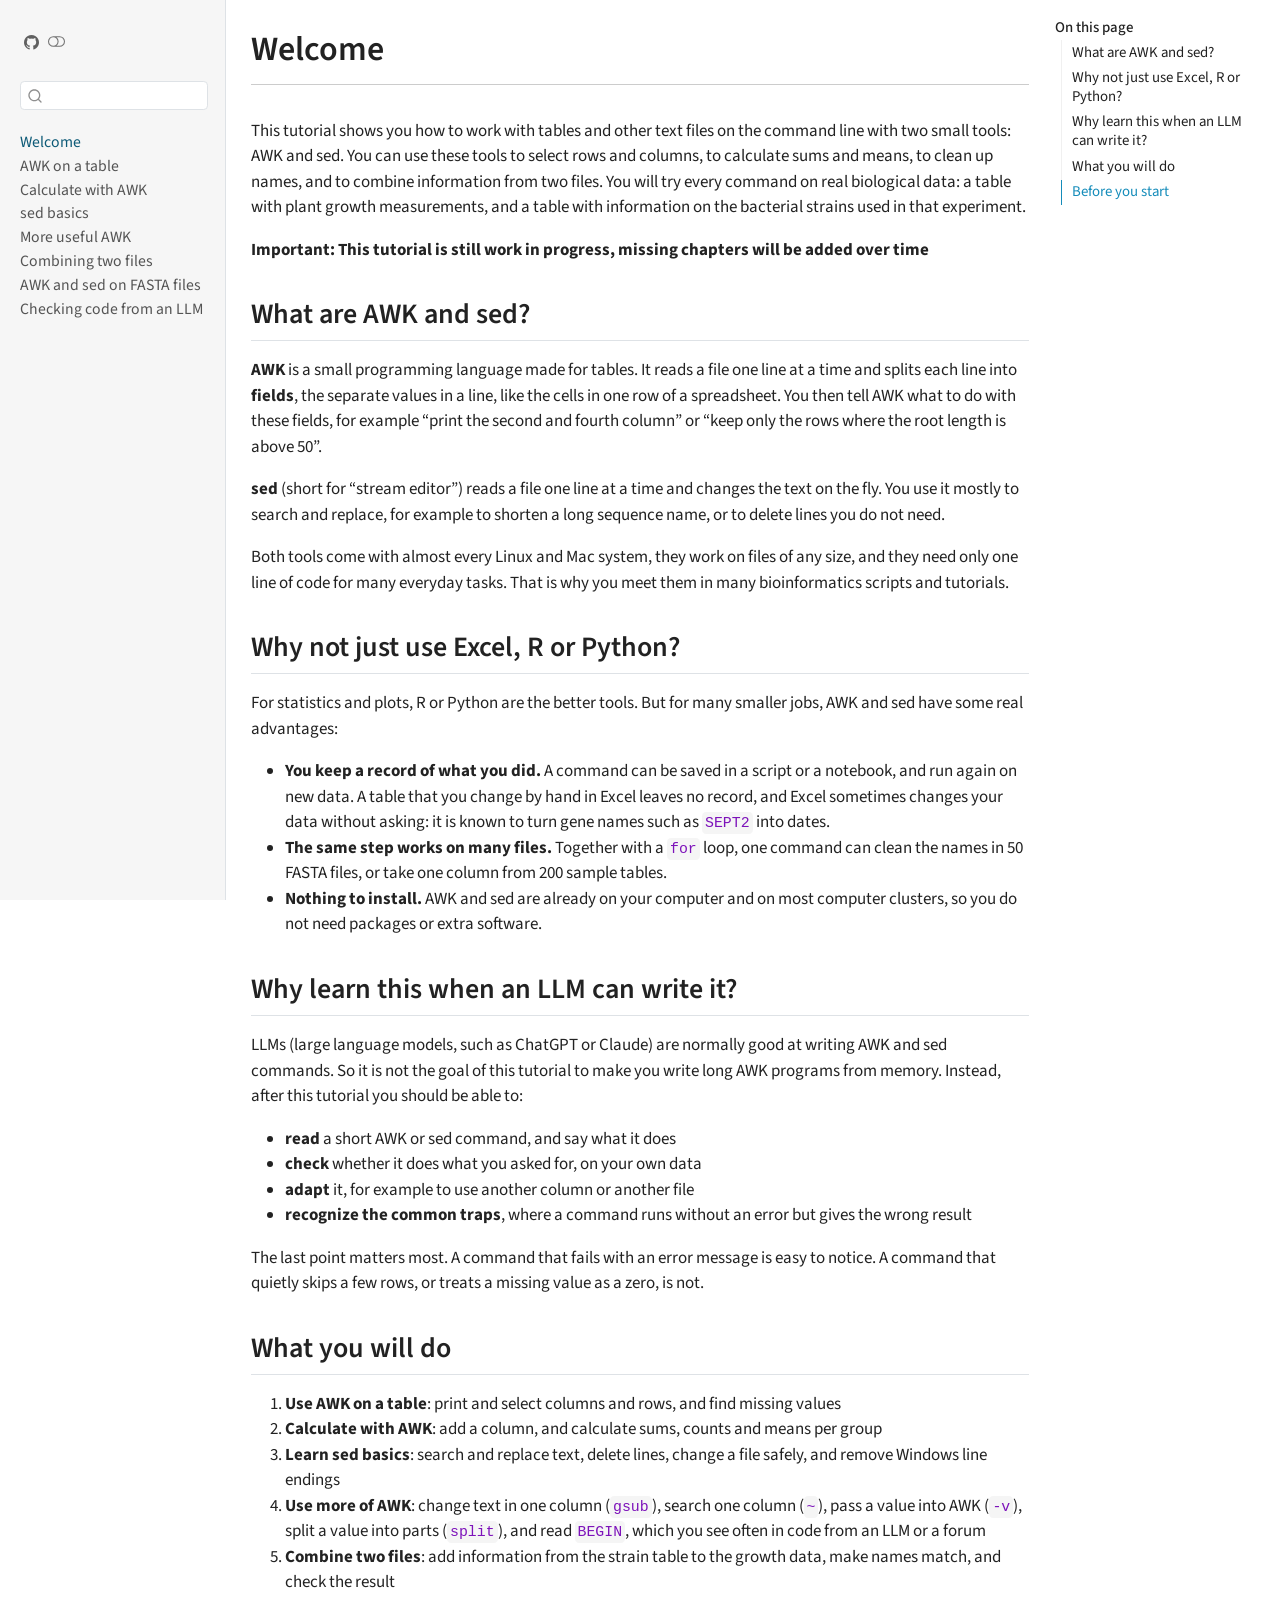
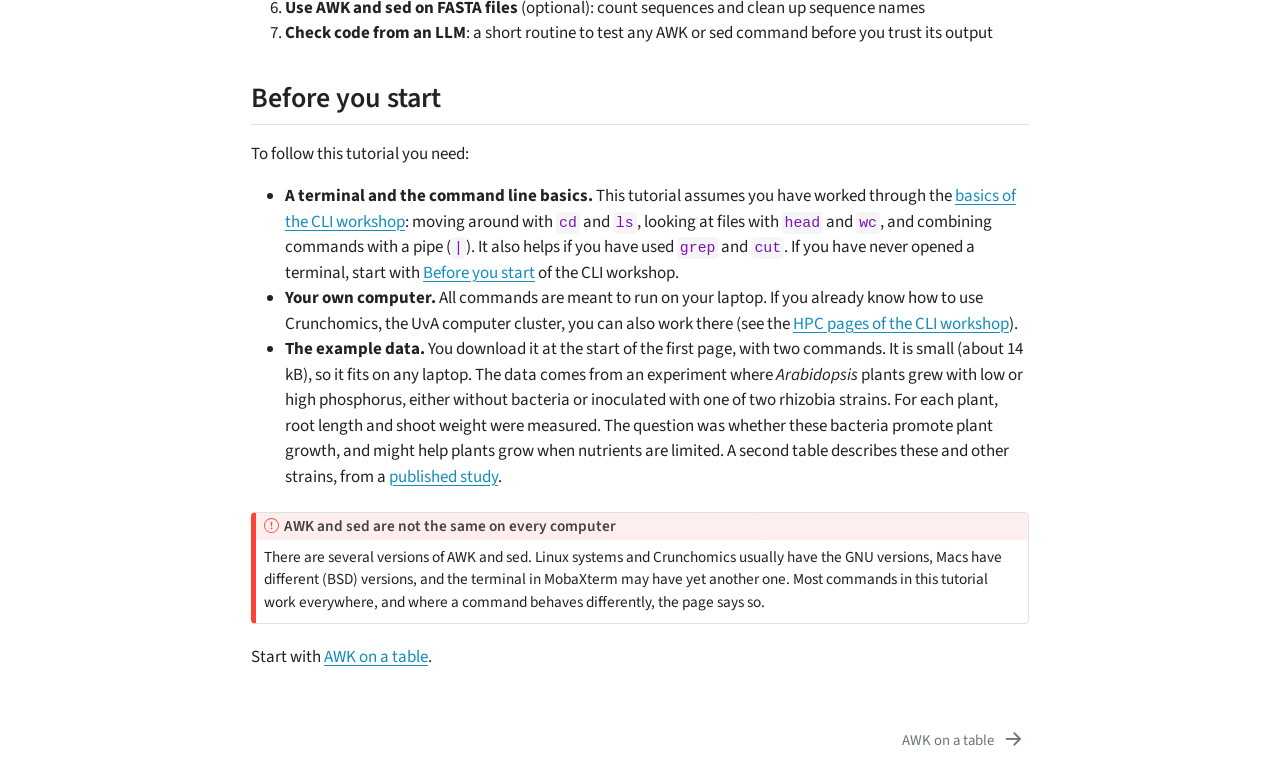
==== commit c73403bd: "split awk_table to make the content more digestible and fix link to the now split pages" ====
--- a/docs/index.html
+++ b/docs/index.html
@@ -290,6 +290,12 @@
 </li>
         <li class="sidebar-item">
   <div class="sidebar-item-container"> 
+  <a href="./source/awk_calc.html" class="sidebar-item-text sidebar-link">
+ <span class="menu-text">Calculate with AWK</span></a>
+  </div>
+</li>
+        <li class="sidebar-item">
+  <div class="sidebar-item-container"> 
   <a href="./source/sed_basics.html" class="sidebar-item-text sidebar-link">
  <span class="menu-text">sed basics</span></a>
   </div>
@@ -390,7 +396,8 @@
 <section id="what-you-will-do" class="level2">
 <h2 class="anchored" data-anchor-id="what-you-will-do">What you will do</h2>
 <ol type="1">
-<li><strong>Use AWK on a table</strong>: print and select columns and rows, add a column, and calculate counts and means per group</li>
+<li><strong>Use AWK on a table</strong>: print and select columns and rows, and find missing values</li>
+<li><strong>Calculate with AWK</strong>: add a column, and calculate sums, counts and means per group</li>
 <li><strong>Learn sed basics</strong>: search and replace text, delete lines, change a file safely, and remove Windows line endings</li>
 <li><strong>Use more of AWK</strong>: change text in one column (<code>gsub</code>), search one column (<code>~</code>), pass a value into AWK (<code>-v</code>), split a value into parts (<code>split</code>), and read <code>BEGIN</code>, which you see often in code from an LLM or a forum</li>
 <li><strong>Combine two files</strong>: add information from the strain table to the growth data, make names match, and check the result</li>
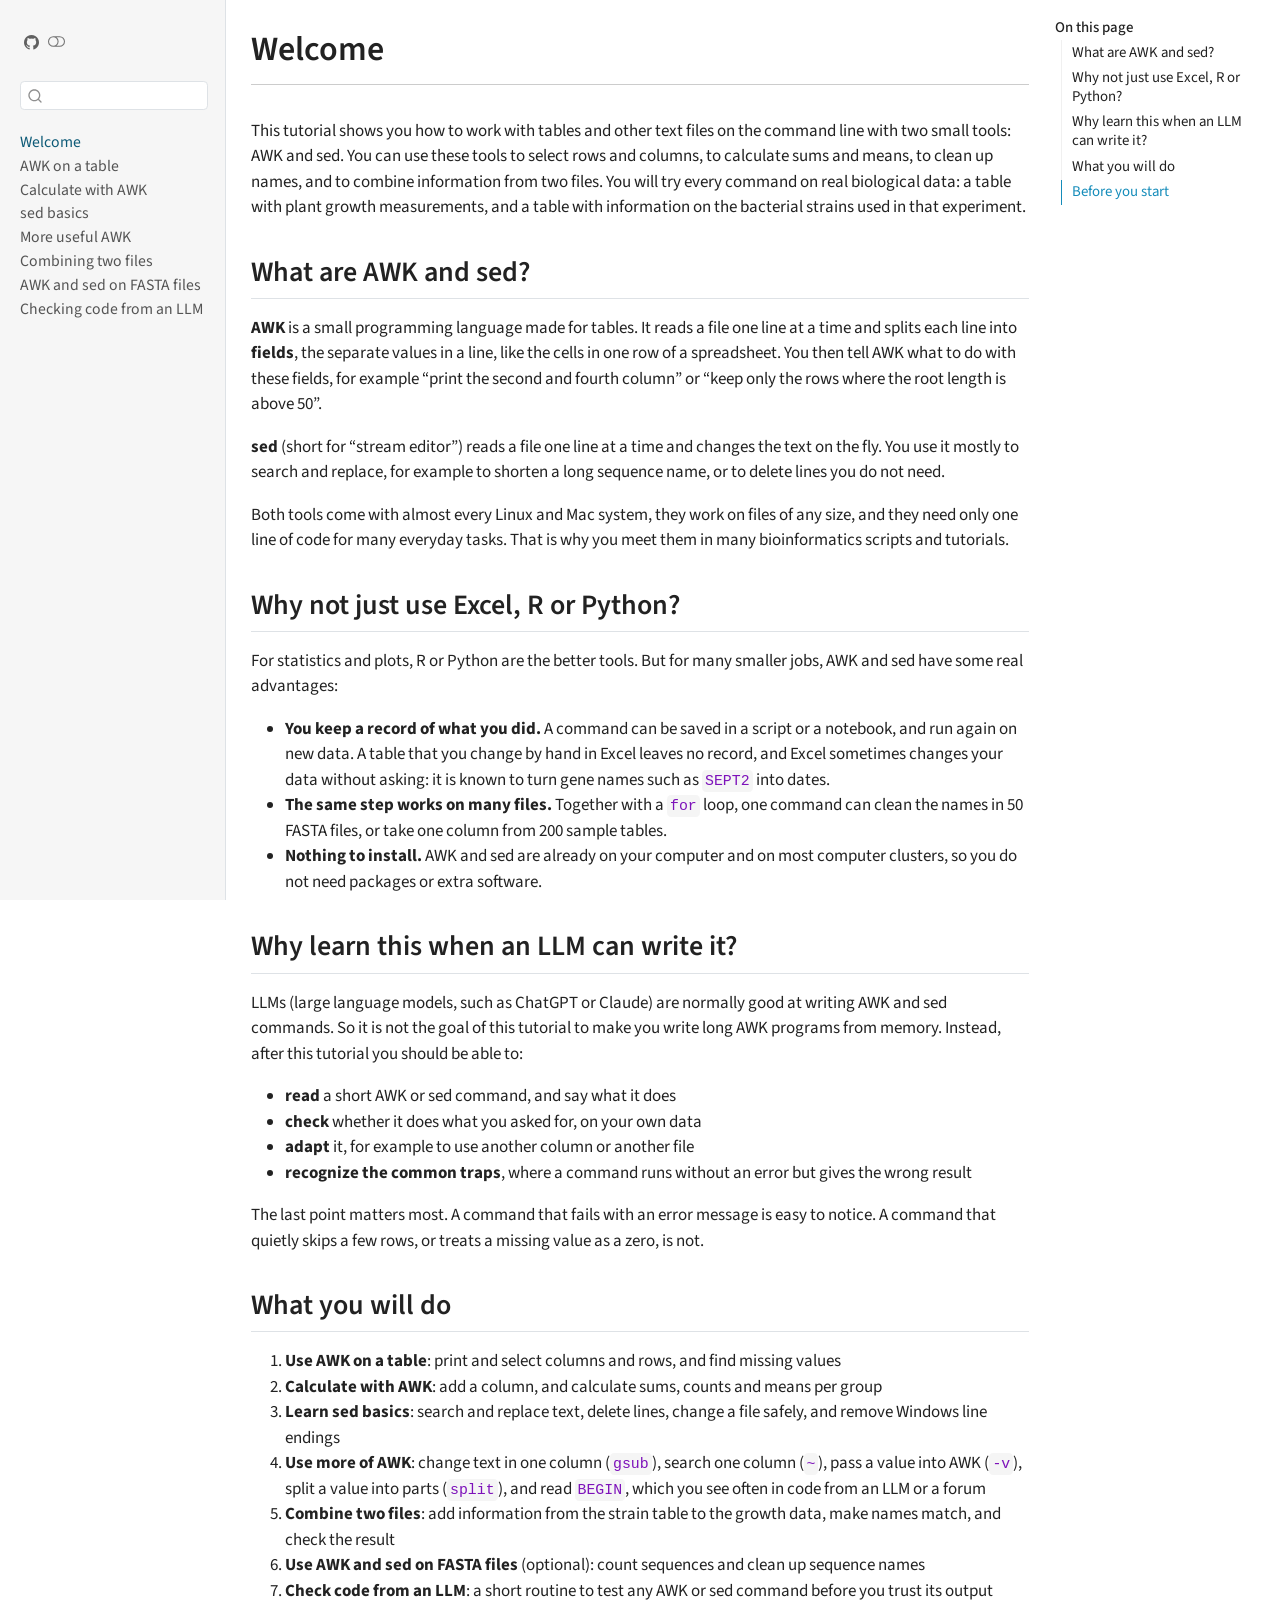
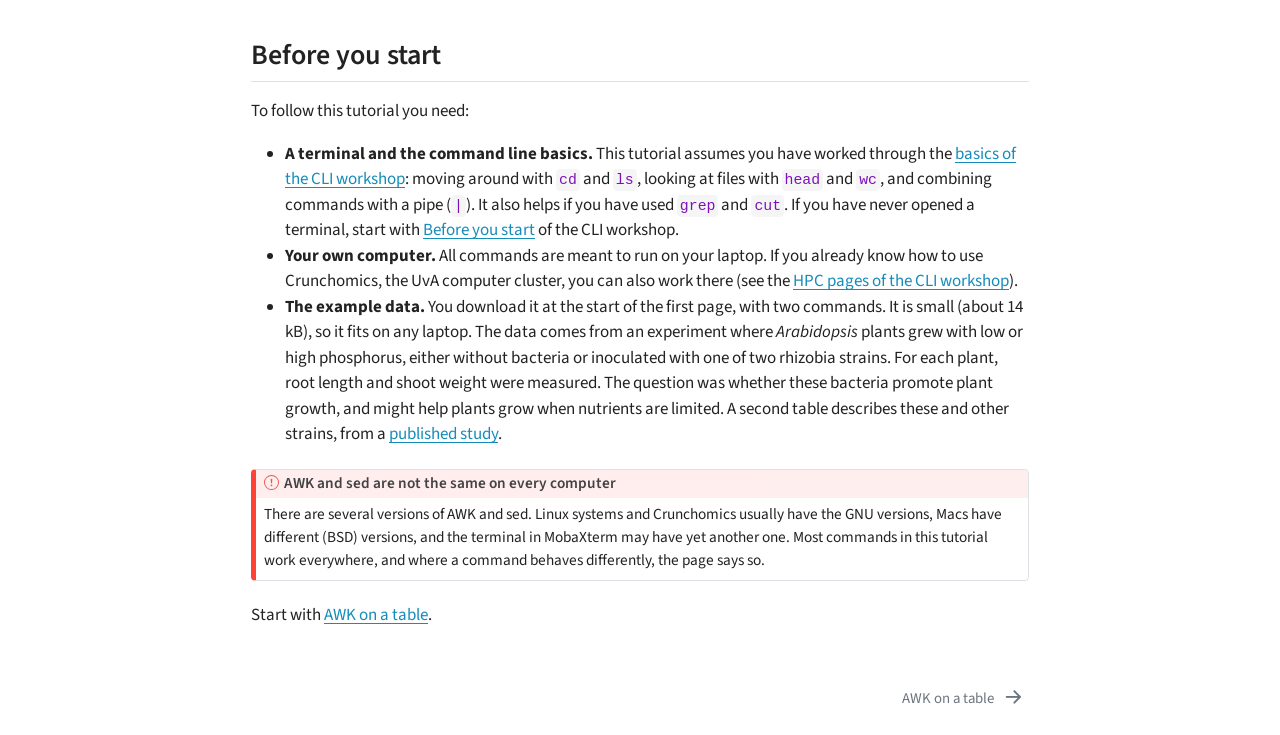
==== commit aaf36332: "- Add positive examples for why these commands are useful - fix outputs for example code - remove re" ====
--- a/docs/index.html
+++ b/docs/index.html
@@ -366,7 +366,6 @@
 
 
 <p>This tutorial shows you how to work with tables and other text files on the command line with two small tools: AWK and sed. You can use these tools to select rows and columns, to calculate sums and means, to clean up names, and to combine information from two files. You will try every command on real biological data: a table with plant growth measurements, and a table with information on the bacterial strains used in that experiment.</p>
-<p><strong>Important: This tutorial is still work in progress, missing chapters will be added over time</strong></p>
 <section id="what-are-awk-and-sed" class="level2">
 <h2 class="anchored" data-anchor-id="what-are-awk-and-sed">What are AWK and sed?</h2>
 <p><strong>AWK</strong> is a small programming language made for tables. It reads a file one line at a time and splits each line into <strong>fields</strong>, the separate values in a line, like the cells in one row of a spreadsheet. You then tell AWK what to do with these fields, for example “print the second and fourth column” or “keep only the rows where the root length is above 50”.</p>
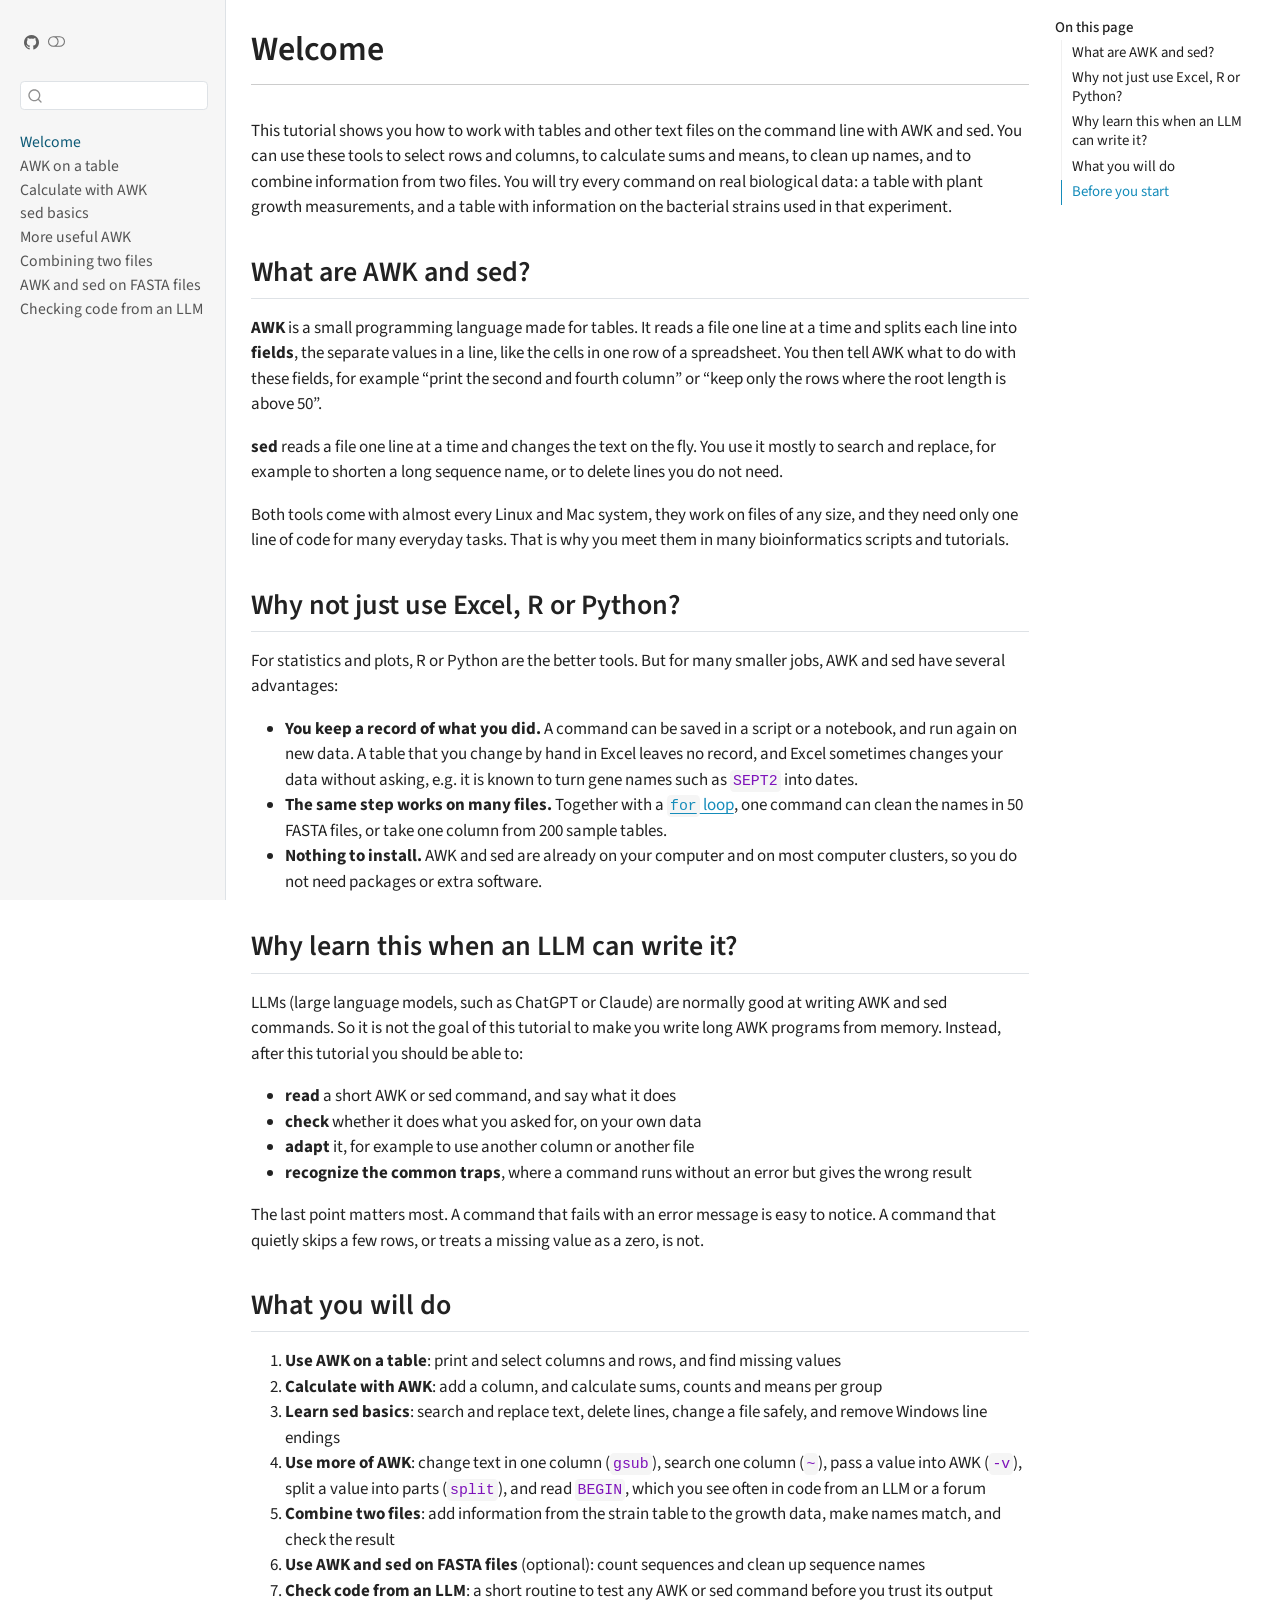
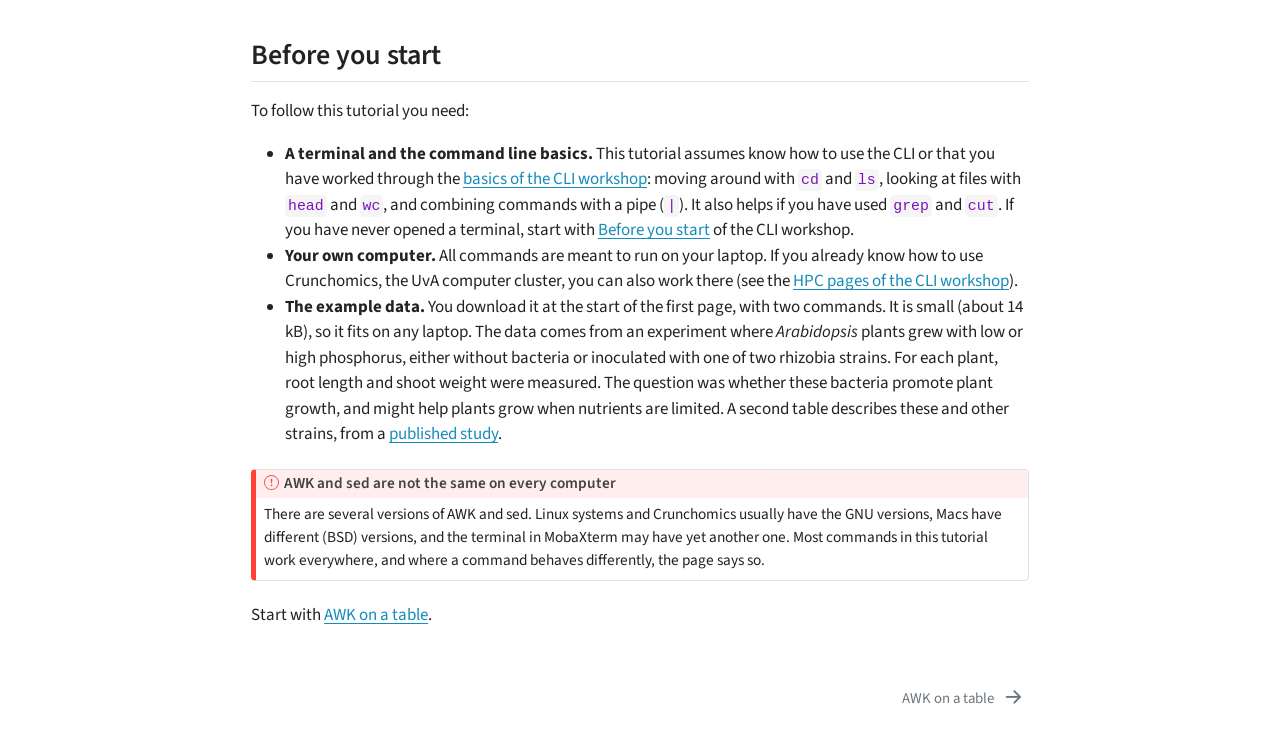
==== commit 6a758be9: "Revision of: - Revise index, awk_table and awk_calc to better explain things - add min, max, percent" ====
--- a/docs/index.html
+++ b/docs/index.html
@@ -365,19 +365,19 @@
 </header>
 
 
-<p>This tutorial shows you how to work with tables and other text files on the command line with two small tools: AWK and sed. You can use these tools to select rows and columns, to calculate sums and means, to clean up names, and to combine information from two files. You will try every command on real biological data: a table with plant growth measurements, and a table with information on the bacterial strains used in that experiment.</p>
+<p>This tutorial shows you how to work with tables and other text files on the command line with AWK and sed. You can use these tools to select rows and columns, to calculate sums and means, to clean up names, and to combine information from two files. You will try every command on real biological data: a table with plant growth measurements, and a table with information on the bacterial strains used in that experiment.</p>
 <section id="what-are-awk-and-sed" class="level2">
 <h2 class="anchored" data-anchor-id="what-are-awk-and-sed">What are AWK and sed?</h2>
 <p><strong>AWK</strong> is a small programming language made for tables. It reads a file one line at a time and splits each line into <strong>fields</strong>, the separate values in a line, like the cells in one row of a spreadsheet. You then tell AWK what to do with these fields, for example “print the second and fourth column” or “keep only the rows where the root length is above 50”.</p>
-<p><strong>sed</strong> (short for “stream editor”) reads a file one line at a time and changes the text on the fly. You use it mostly to search and replace, for example to shorten a long sequence name, or to delete lines you do not need.</p>
+<p><strong>sed</strong> reads a file one line at a time and changes the text on the fly. You use it mostly to search and replace, for example to shorten a long sequence name, or to delete lines you do not need.</p>
 <p>Both tools come with almost every Linux and Mac system, they work on files of any size, and they need only one line of code for many everyday tasks. That is why you meet them in many bioinformatics scripts and tutorials.</p>
 </section>
 <section id="why-not-just-use-excel-r-or-python" class="level2">
 <h2 class="anchored" data-anchor-id="why-not-just-use-excel-r-or-python">Why not just use Excel, R or Python?</h2>
-<p>For statistics and plots, R or Python are the better tools. But for many smaller jobs, AWK and sed have some real advantages:</p>
+<p>For statistics and plots, R or Python are the better tools. But for many smaller jobs, AWK and sed have several advantages:</p>
 <ul>
-<li><strong>You keep a record of what you did.</strong> A command can be saved in a script or a notebook, and run again on new data. A table that you change by hand in Excel leaves no record, and Excel sometimes changes your data without asking: it is known to turn gene names such as <code>SEPT2</code> into dates.</li>
-<li><strong>The same step works on many files.</strong> Together with a <code>for</code> loop, one command can clean the names in 50 FASTA files, or take one column from 200 sample tables.</li>
+<li><strong>You keep a record of what you did.</strong> A command can be saved in a script or a notebook, and run again on new data. A table that you change by hand in Excel leaves no record, and Excel sometimes changes your data without asking, e.g.&nbsp;it is known to turn gene names such as <code>SEPT2</code> into dates.</li>
+<li><strong>The same step works on many files.</strong> Together with a <a href="https://scienceparkstudygroup.github.io/ibed-bioinformatics-page/source/core_tools/bash-for-loops.html"><code>for</code> loop</a>, one command can clean the names in 50 FASTA files, or take one column from 200 sample tables.</li>
 <li><strong>Nothing to install.</strong> AWK and sed are already on your computer and on most computer clusters, so you do not need packages or extra software.</li>
 </ul>
 </section>
@@ -408,7 +408,7 @@
 <h2 class="anchored" data-anchor-id="before-you-start">Before you start</h2>
 <p>To follow this tutorial you need:</p>
 <ul>
-<li><strong>A terminal and the command line basics.</strong> This tutorial assumes you have worked through the <a href="https://ndombrowski.github.io/cli_workshop/source/bash_intro.html">basics of the CLI workshop</a>: moving around with <code>cd</code> and <code>ls</code>, looking at files with <code>head</code> and <code>wc</code>, and combining commands with a pipe (<code>|</code>). It also helps if you have used <code>grep</code> and <code>cut</code>. If you have never opened a terminal, start with <a href="https://ndombrowski.github.io/cli_workshop/source/installation.html">Before you start</a> of the CLI workshop.</li>
+<li><strong>A terminal and the command line basics.</strong> This tutorial assumes know how to use the CLI or that you have worked through the <a href="https://ndombrowski.github.io/cli_workshop/source/bash_intro.html">basics of the CLI workshop</a>: moving around with <code>cd</code> and <code>ls</code>, looking at files with <code>head</code> and <code>wc</code>, and combining commands with a pipe (<code>|</code>). It also helps if you have used <code>grep</code> and <code>cut</code>. If you have never opened a terminal, start with <a href="https://ndombrowski.github.io/cli_workshop/source/installation.html">Before you start</a> of the CLI workshop.</li>
 <li><strong>Your own computer.</strong> All commands are meant to run on your laptop. If you already know how to use Crunchomics, the UvA computer cluster, you can also work there (see the <a href="https://ndombrowski.github.io/cli_workshop/source/hpc_intro.html">HPC pages of the CLI workshop</a>).</li>
 <li><strong>The example data.</strong> You download it at the start of the first page, with two commands. It is small (about 14 kB), so it fits on any laptop. The data comes from an experiment where <em>Arabidopsis</em> plants grew with low or high phosphorus, either without bacteria or inoculated with one of two rhizobia strains. For each plant, root length and shoot weight were measured. The question was whether these bacteria promote plant growth, and might help plants grow when nutrients are limited. A second table describes these and other strains, from a <a href="https://www.cell.com/cell-host-microbe/fulltext/S1931-3128(18)30318-4">published study</a>.</li>
 </ul>
@@ -422,7 +422,7 @@
 </div>
 </div>
 <div class="callout-body-container callout-body">
-<p>There are several versions of AWK and sed. Linux systems and Crunchomics usually have the GNU versions, Macs have different (BSD) versions, and the terminal in MobaXterm may have yet another one. Most commands in this tutorial work everywhere, and where a command behaves differently, the page says so. <!-- DRAFT: not tested yet. Check in step 7 (PLAN.md) which platforms were tested, and adapt this box. --></p>
+<p>There are several versions of AWK and sed. Linux systems and Crunchomics usually have the GNU versions, Macs have different (BSD) versions, and the terminal in MobaXterm may have yet another one. Most commands in this tutorial work everywhere, and where a command behaves differently, the page says so.</p>
 </div>
 </div>
 <p>Start with <a href="./source/awk_table.html">AWK on a table</a>.</p>
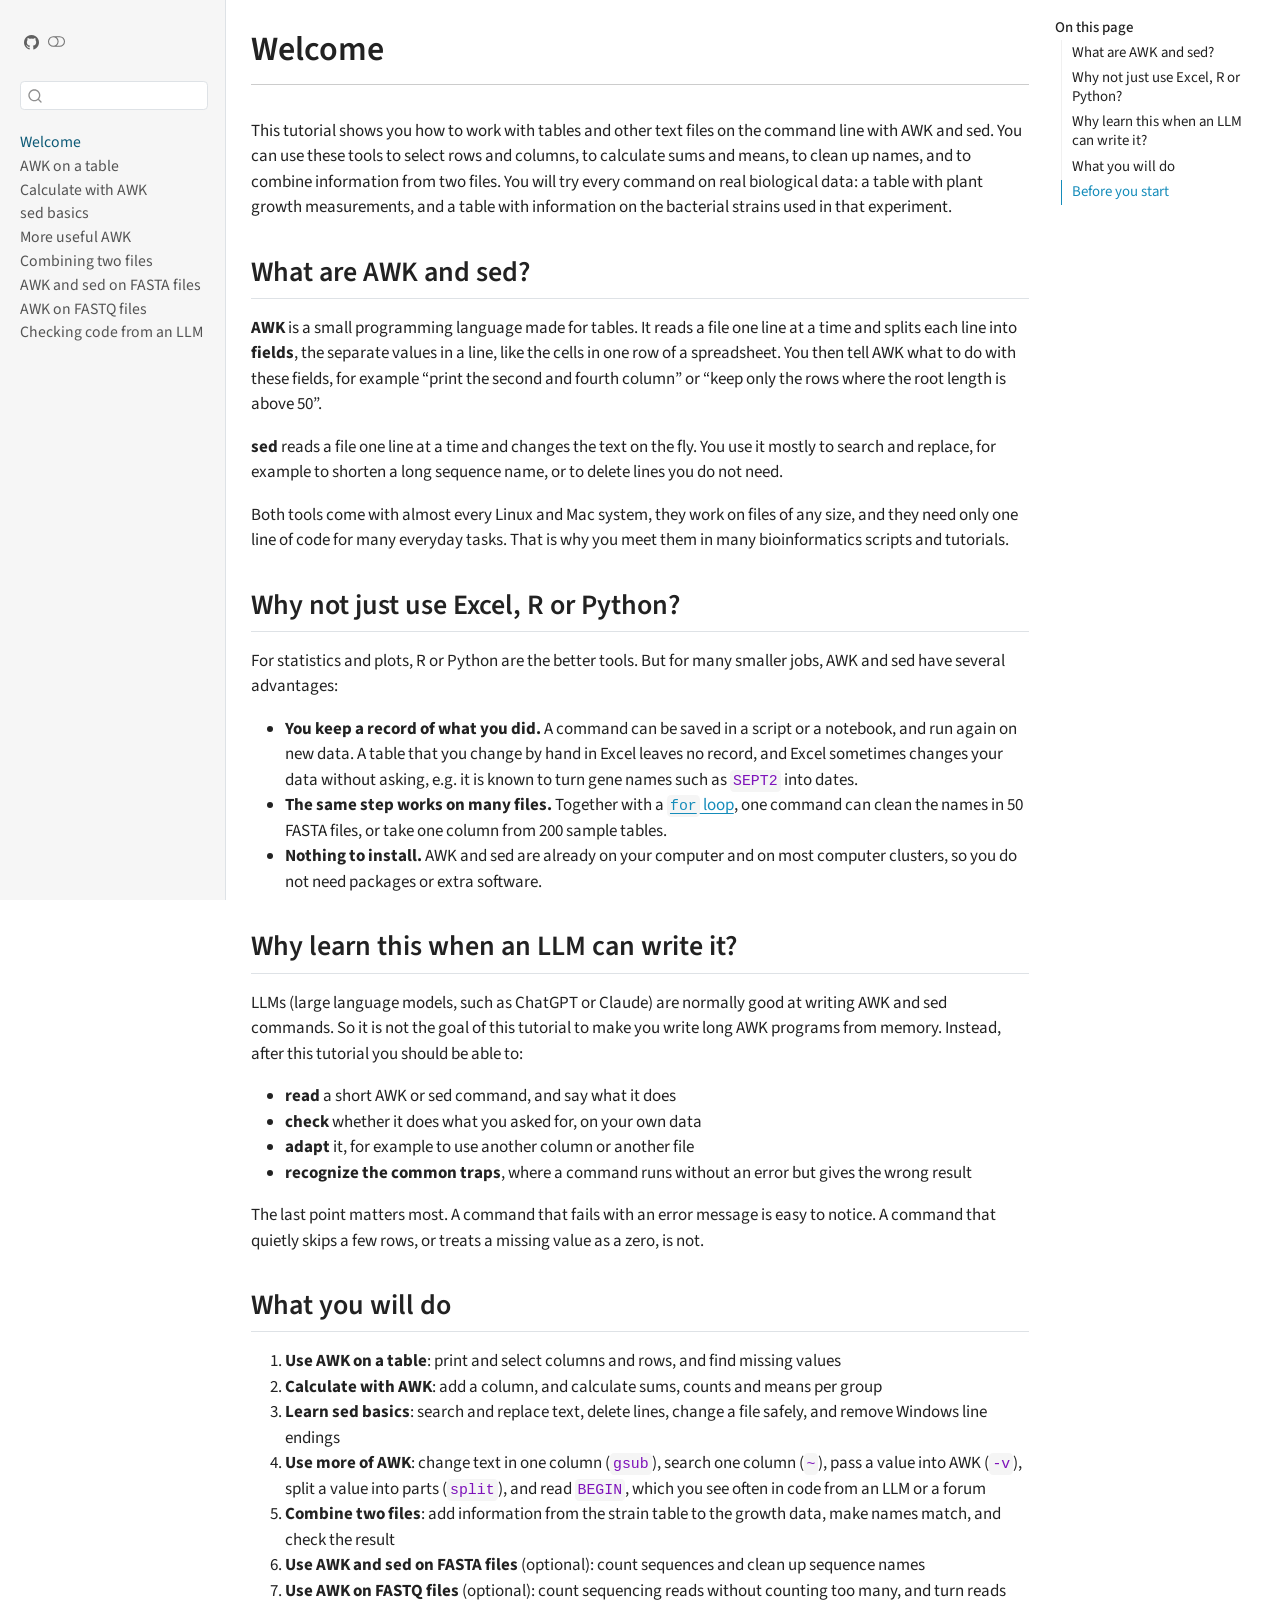
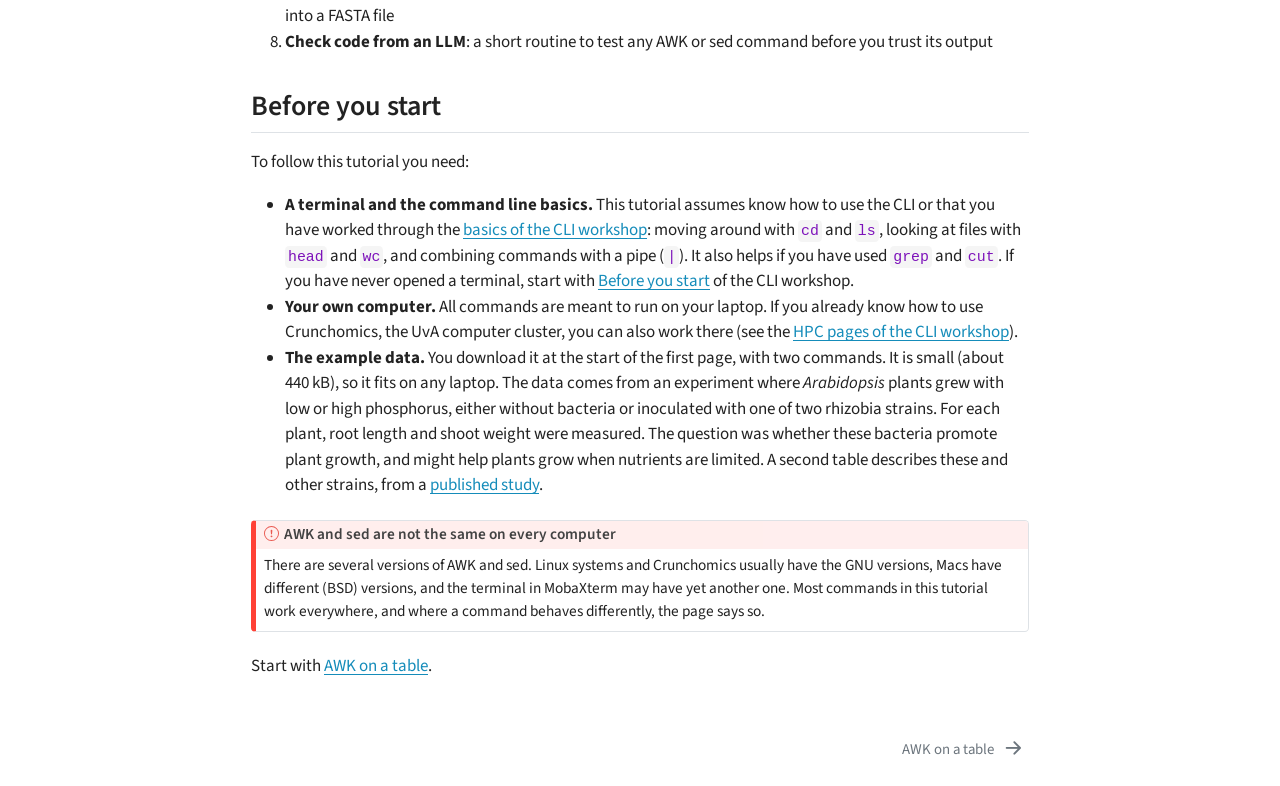
==== commit 5eb6fdbb: "Further work on tutorial: - Add page on fastq files and modulo - Continue reading for clarity" ====
--- a/docs/index.html
+++ b/docs/index.html
@@ -320,6 +320,12 @@
 </li>
         <li class="sidebar-item">
   <div class="sidebar-item-container"> 
+  <a href="./source/awk_fastq.html" class="sidebar-item-text sidebar-link">
+ <span class="menu-text">AWK on FASTQ files</span></a>
+  </div>
+</li>
+        <li class="sidebar-item">
+  <div class="sidebar-item-container"> 
   <a href="./source/check_llm_code.html" class="sidebar-item-text sidebar-link">
  <span class="menu-text">Checking code from an LLM</span></a>
   </div>
@@ -401,6 +407,7 @@
 <li><strong>Use more of AWK</strong>: change text in one column (<code>gsub</code>), search one column (<code>~</code>), pass a value into AWK (<code>-v</code>), split a value into parts (<code>split</code>), and read <code>BEGIN</code>, which you see often in code from an LLM or a forum</li>
 <li><strong>Combine two files</strong>: add information from the strain table to the growth data, make names match, and check the result</li>
 <li><strong>Use AWK and sed on FASTA files</strong> (optional): count sequences and clean up sequence names</li>
+<li><strong>Use AWK on FASTQ files</strong> (optional): count sequencing reads without counting too many, and turn reads into a FASTA file</li>
 <li><strong>Check code from an LLM</strong>: a short routine to test any AWK or sed command before you trust its output</li>
 </ol>
 </section>
@@ -410,7 +417,7 @@
 <ul>
 <li><strong>A terminal and the command line basics.</strong> This tutorial assumes know how to use the CLI or that you have worked through the <a href="https://ndombrowski.github.io/cli_workshop/source/bash_intro.html">basics of the CLI workshop</a>: moving around with <code>cd</code> and <code>ls</code>, looking at files with <code>head</code> and <code>wc</code>, and combining commands with a pipe (<code>|</code>). It also helps if you have used <code>grep</code> and <code>cut</code>. If you have never opened a terminal, start with <a href="https://ndombrowski.github.io/cli_workshop/source/installation.html">Before you start</a> of the CLI workshop.</li>
 <li><strong>Your own computer.</strong> All commands are meant to run on your laptop. If you already know how to use Crunchomics, the UvA computer cluster, you can also work there (see the <a href="https://ndombrowski.github.io/cli_workshop/source/hpc_intro.html">HPC pages of the CLI workshop</a>).</li>
-<li><strong>The example data.</strong> You download it at the start of the first page, with two commands. It is small (about 14 kB), so it fits on any laptop. The data comes from an experiment where <em>Arabidopsis</em> plants grew with low or high phosphorus, either without bacteria or inoculated with one of two rhizobia strains. For each plant, root length and shoot weight were measured. The question was whether these bacteria promote plant growth, and might help plants grow when nutrients are limited. A second table describes these and other strains, from a <a href="https://www.cell.com/cell-host-microbe/fulltext/S1931-3128(18)30318-4">published study</a>.</li>
+<li><strong>The example data.</strong> You download it at the start of the first page, with two commands. It is small (about 440 kB), so it fits on any laptop. The data comes from an experiment where <em>Arabidopsis</em> plants grew with low or high phosphorus, either without bacteria or inoculated with one of two rhizobia strains. For each plant, root length and shoot weight were measured. The question was whether these bacteria promote plant growth, and might help plants grow when nutrients are limited. A second table describes these and other strains, from a <a href="https://www.cell.com/cell-host-microbe/fulltext/S1931-3128(18)30318-4">published study</a>.</li>
 </ul>
 <div class="callout callout-style-default callout-important callout-titled" title="AWK and sed are not the same on every computer">
 <div class="callout-header d-flex align-content-center">
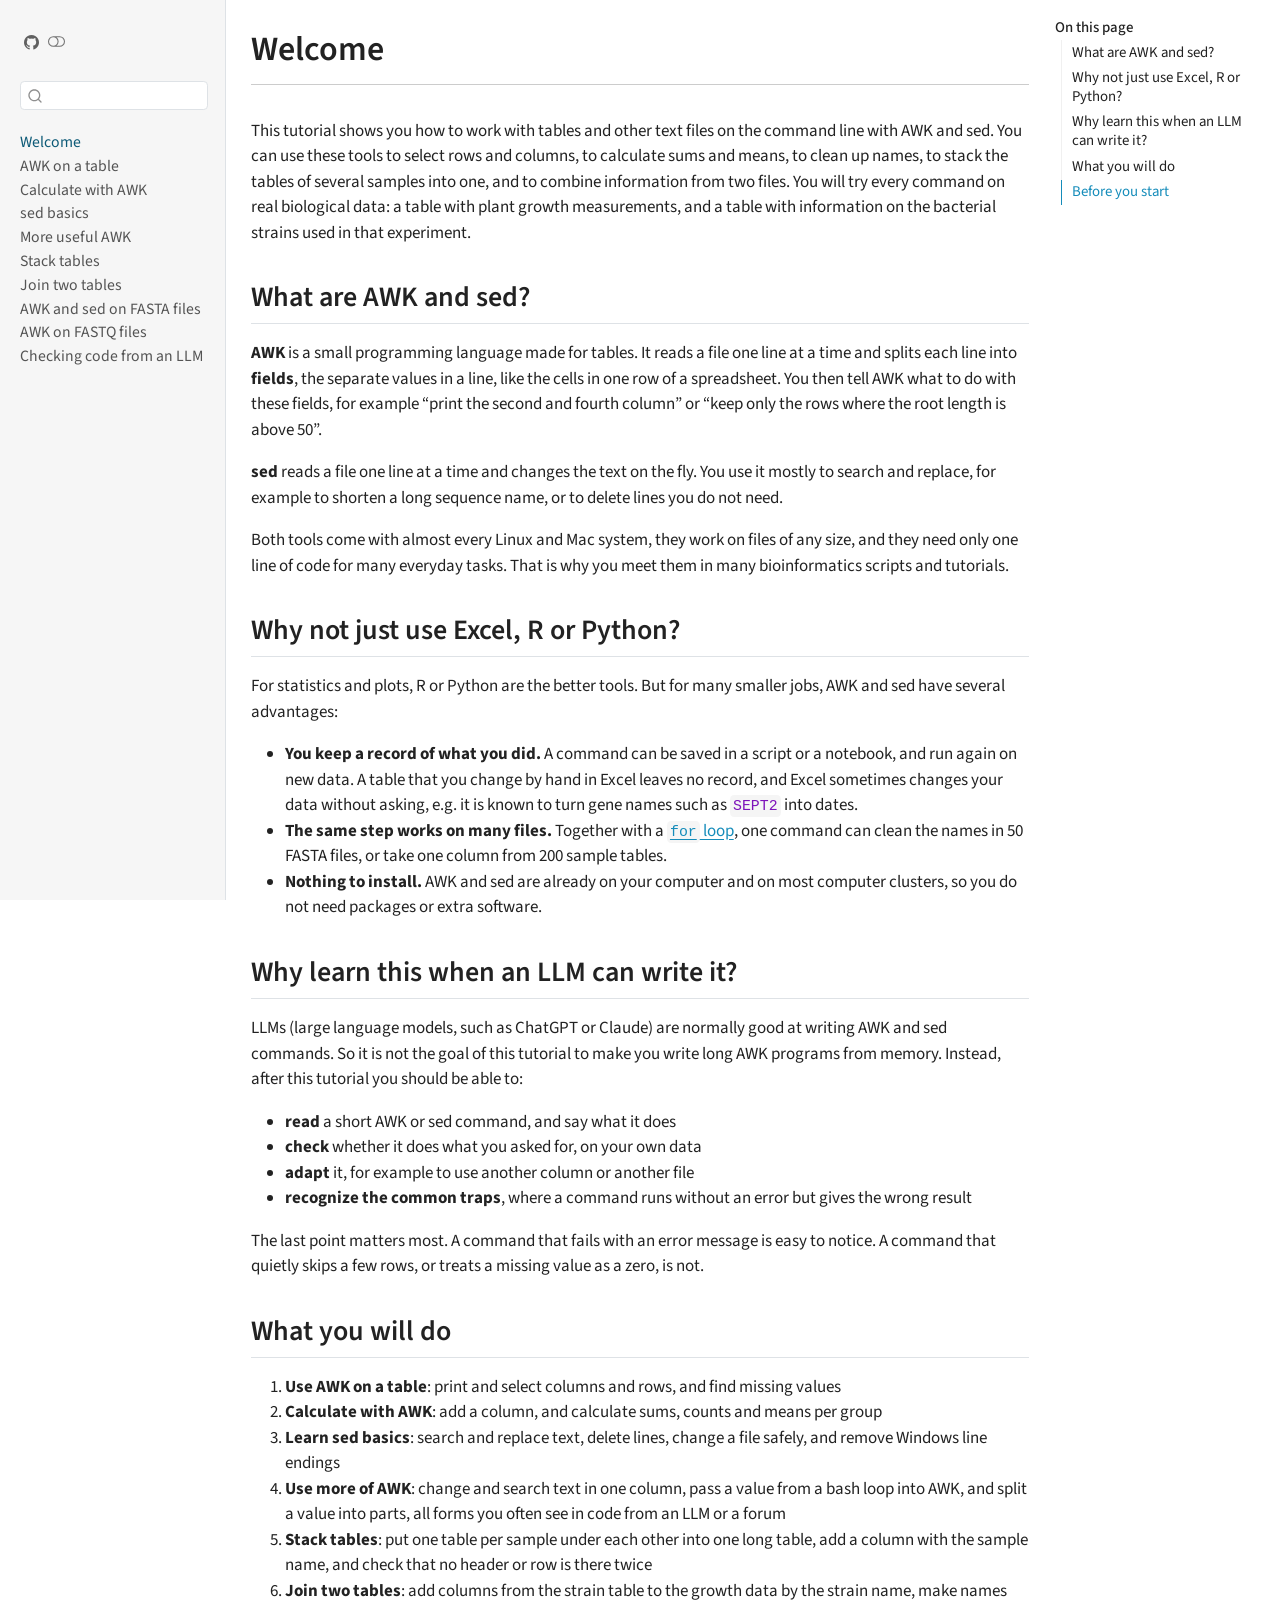
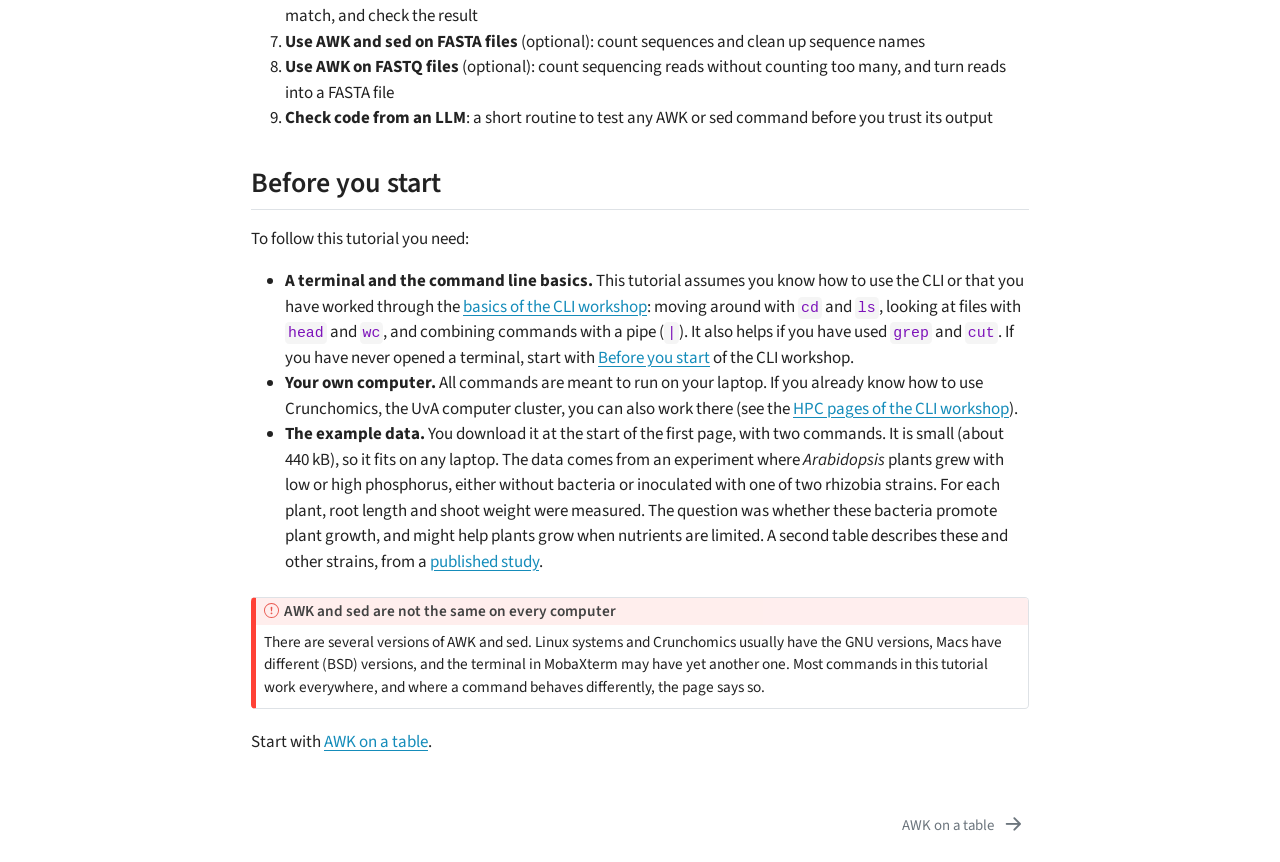
==== commit 88a37c9a: "add page for stacking tables" ====
--- a/docs/index.html
+++ b/docs/index.html
@@ -308,8 +308,14 @@
 </li>
         <li class="sidebar-item">
   <div class="sidebar-item-container"> 
+  <a href="./source/awk_combine.html" class="sidebar-item-text sidebar-link">
+ <span class="menu-text">Stack tables</span></a>
+  </div>
+</li>
+        <li class="sidebar-item">
+  <div class="sidebar-item-container"> 
   <a href="./source/awk_join.html" class="sidebar-item-text sidebar-link">
- <span class="menu-text">Combining two files</span></a>
+ <span class="menu-text">Join two tables</span></a>
   </div>
 </li>
         <li class="sidebar-item">
@@ -371,7 +377,7 @@
 </header>
 
 
-<p>This tutorial shows you how to work with tables and other text files on the command line with AWK and sed. You can use these tools to select rows and columns, to calculate sums and means, to clean up names, and to combine information from two files. You will try every command on real biological data: a table with plant growth measurements, and a table with information on the bacterial strains used in that experiment.</p>
+<p>This tutorial shows you how to work with tables and other text files on the command line with AWK and sed. You can use these tools to select rows and columns, to calculate sums and means, to clean up names, to stack the tables of several samples into one, and to combine information from two files. You will try every command on real biological data: a table with plant growth measurements, and a table with information on the bacterial strains used in that experiment.</p>
 <section id="what-are-awk-and-sed" class="level2">
 <h2 class="anchored" data-anchor-id="what-are-awk-and-sed">What are AWK and sed?</h2>
 <p><strong>AWK</strong> is a small programming language made for tables. It reads a file one line at a time and splits each line into <strong>fields</strong>, the separate values in a line, like the cells in one row of a spreadsheet. You then tell AWK what to do with these fields, for example “print the second and fourth column” or “keep only the rows where the root length is above 50”.</p>
@@ -404,8 +410,9 @@
 <li><strong>Use AWK on a table</strong>: print and select columns and rows, and find missing values</li>
 <li><strong>Calculate with AWK</strong>: add a column, and calculate sums, counts and means per group</li>
 <li><strong>Learn sed basics</strong>: search and replace text, delete lines, change a file safely, and remove Windows line endings</li>
-<li><strong>Use more of AWK</strong>: change text in one column (<code>gsub</code>), search one column (<code>~</code>), pass a value into AWK (<code>-v</code>), split a value into parts (<code>split</code>), and read <code>BEGIN</code>, which you see often in code from an LLM or a forum</li>
-<li><strong>Combine two files</strong>: add information from the strain table to the growth data, make names match, and check the result</li>
+<li><strong>Use more of AWK</strong>: change and search text in one column, pass a value from a bash loop into AWK, and split a value into parts, all forms you often see in code from an LLM or a forum</li>
+<li><strong>Stack tables</strong>: put one table per sample under each other into one long table, add a column with the sample name, and check that no header or row is there twice</li>
+<li><strong>Join two tables</strong>: add columns from the strain table to the growth data by the strain name, make names match, and check the result</li>
 <li><strong>Use AWK and sed on FASTA files</strong> (optional): count sequences and clean up sequence names</li>
 <li><strong>Use AWK on FASTQ files</strong> (optional): count sequencing reads without counting too many, and turn reads into a FASTA file</li>
 <li><strong>Check code from an LLM</strong>: a short routine to test any AWK or sed command before you trust its output</li>
@@ -415,7 +422,7 @@
 <h2 class="anchored" data-anchor-id="before-you-start">Before you start</h2>
 <p>To follow this tutorial you need:</p>
 <ul>
-<li><strong>A terminal and the command line basics.</strong> This tutorial assumes know how to use the CLI or that you have worked through the <a href="https://ndombrowski.github.io/cli_workshop/source/bash_intro.html">basics of the CLI workshop</a>: moving around with <code>cd</code> and <code>ls</code>, looking at files with <code>head</code> and <code>wc</code>, and combining commands with a pipe (<code>|</code>). It also helps if you have used <code>grep</code> and <code>cut</code>. If you have never opened a terminal, start with <a href="https://ndombrowski.github.io/cli_workshop/source/installation.html">Before you start</a> of the CLI workshop.</li>
+<li><strong>A terminal and the command line basics.</strong> This tutorial assumes you know how to use the CLI or that you have worked through the <a href="https://ndombrowski.github.io/cli_workshop/source/bash_intro.html">basics of the CLI workshop</a>: moving around with <code>cd</code> and <code>ls</code>, looking at files with <code>head</code> and <code>wc</code>, and combining commands with a pipe (<code>|</code>). It also helps if you have used <code>grep</code> and <code>cut</code>. If you have never opened a terminal, start with <a href="https://ndombrowski.github.io/cli_workshop/source/installation.html">Before you start</a> of the CLI workshop.</li>
 <li><strong>Your own computer.</strong> All commands are meant to run on your laptop. If you already know how to use Crunchomics, the UvA computer cluster, you can also work there (see the <a href="https://ndombrowski.github.io/cli_workshop/source/hpc_intro.html">HPC pages of the CLI workshop</a>).</li>
 <li><strong>The example data.</strong> You download it at the start of the first page, with two commands. It is small (about 440 kB), so it fits on any laptop. The data comes from an experiment where <em>Arabidopsis</em> plants grew with low or high phosphorus, either without bacteria or inoculated with one of two rhizobia strains. For each plant, root length and shoot weight were measured. The question was whether these bacteria promote plant growth, and might help plants grow when nutrients are limited. A second table describes these and other strains, from a <a href="https://www.cell.com/cell-host-microbe/fulltext/S1931-3128(18)30318-4">published study</a>.</li>
 </ul>
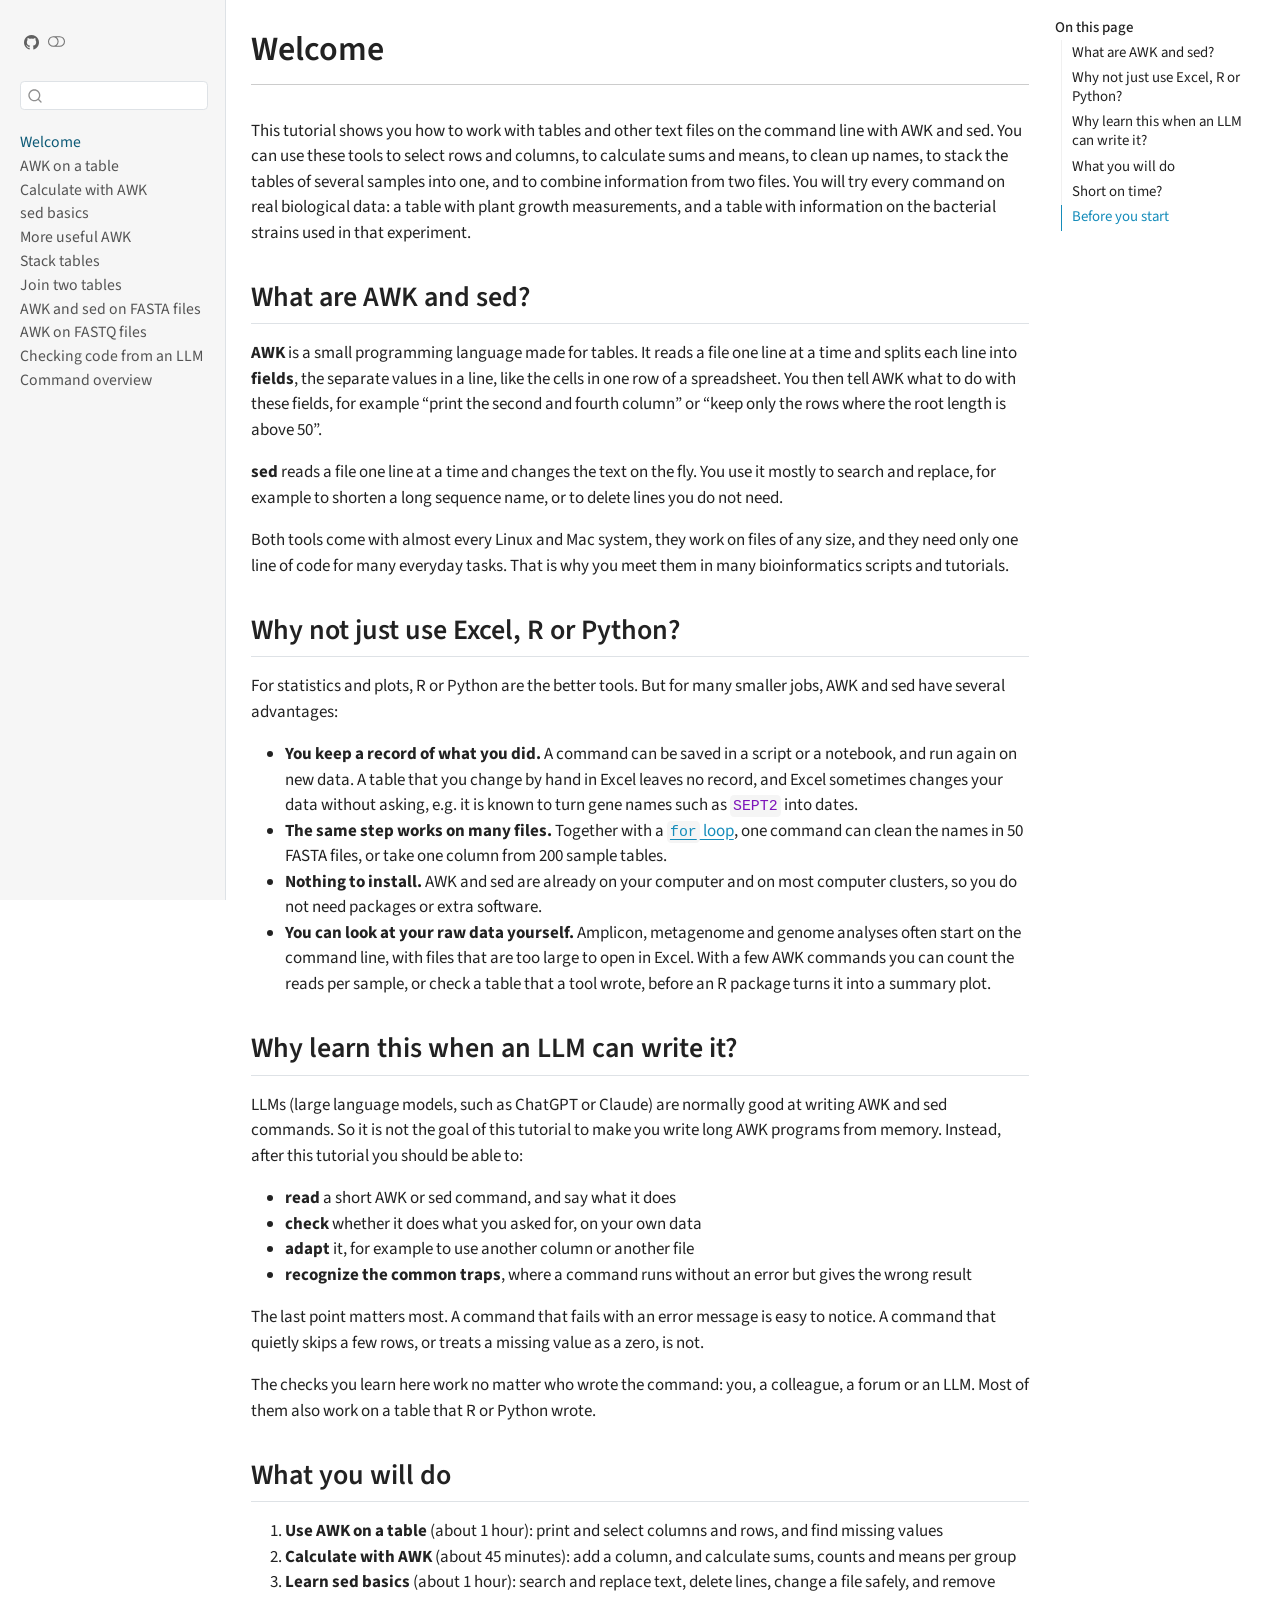
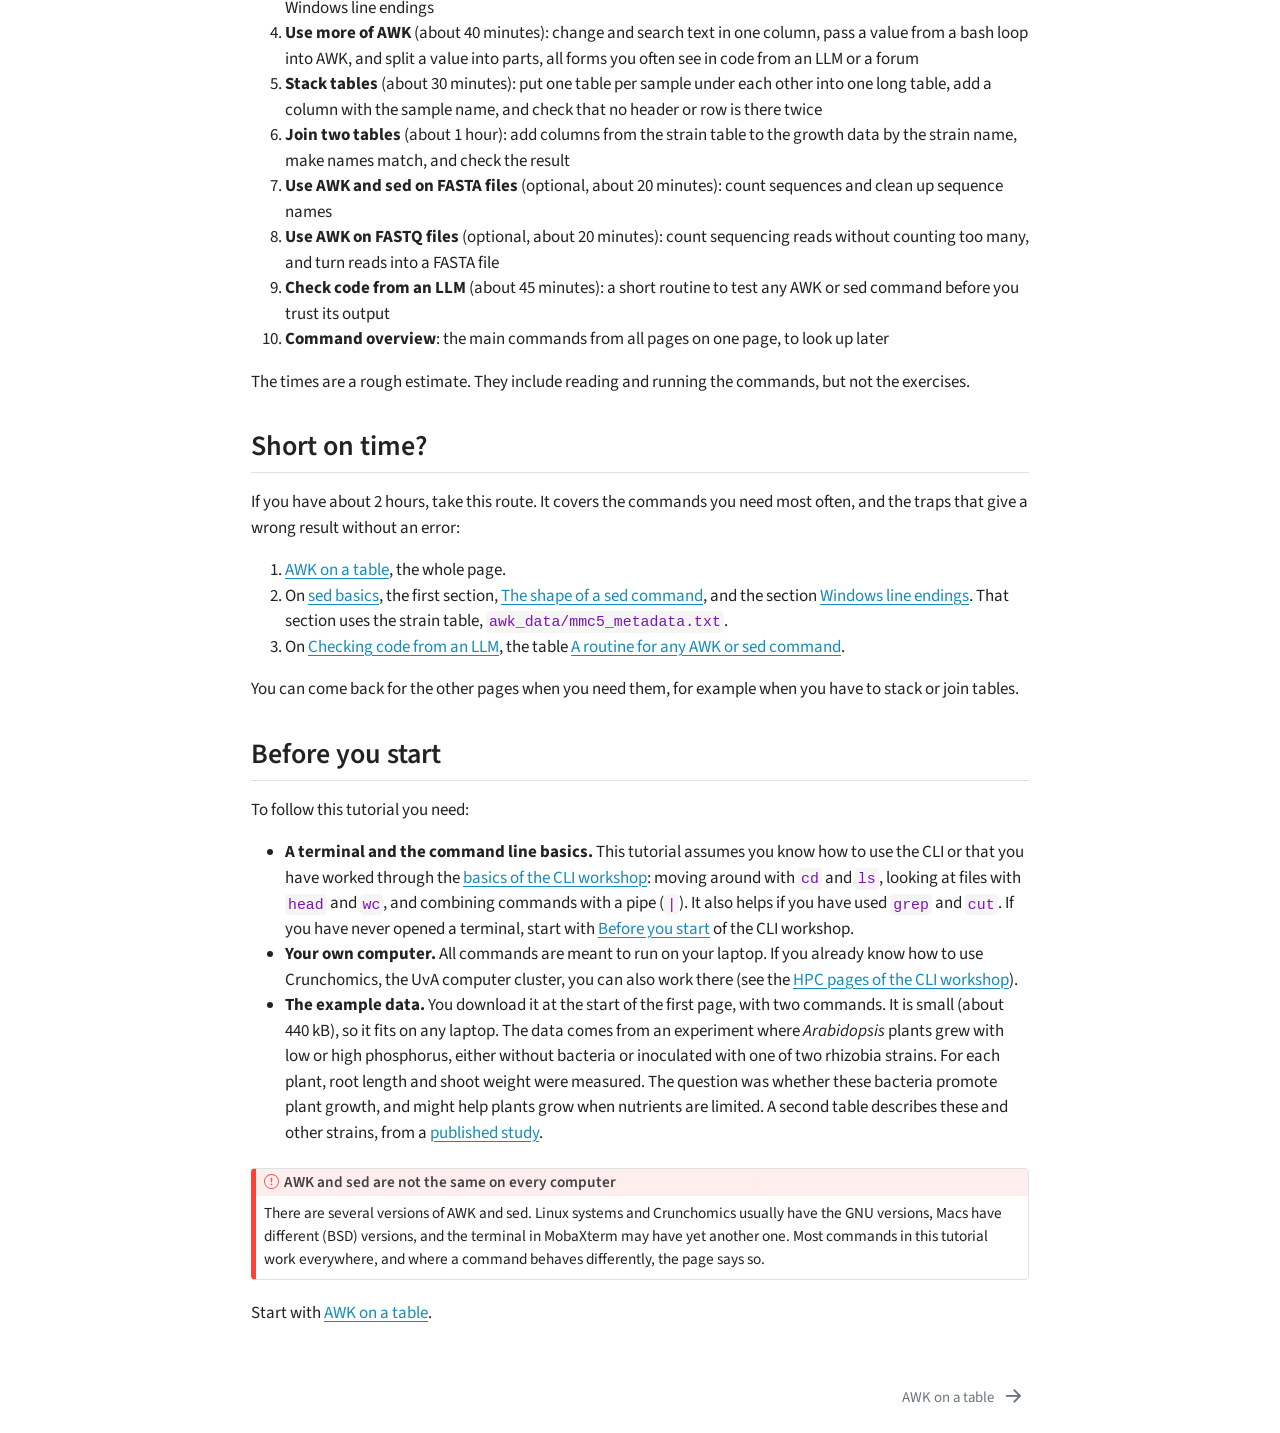
==== commit 6b8d1e7d: "add time planning and cheat sheet" ====
--- a/docs/index.html
+++ b/docs/index.html
@@ -336,6 +336,12 @@
  <span class="menu-text">Checking code from an LLM</span></a>
   </div>
 </li>
+        <li class="sidebar-item">
+  <div class="sidebar-item-container"> 
+  <a href="./source/cheat_sheet.html" class="sidebar-item-text sidebar-link">
+ <span class="menu-text">Command overview</span></a>
+  </div>
+</li>
     </ul>
     </div>
 </nav>
@@ -350,6 +356,7 @@
   <li><a href="#why-not-just-use-excel-r-or-python" id="toc-why-not-just-use-excel-r-or-python" class="nav-link" data-scroll-target="#why-not-just-use-excel-r-or-python">Why not just use Excel, R or Python?</a></li>
   <li><a href="#why-learn-this-when-an-llm-can-write-it" id="toc-why-learn-this-when-an-llm-can-write-it" class="nav-link" data-scroll-target="#why-learn-this-when-an-llm-can-write-it">Why learn this when an LLM can write it?</a></li>
   <li><a href="#what-you-will-do" id="toc-what-you-will-do" class="nav-link" data-scroll-target="#what-you-will-do">What you will do</a></li>
+  <li><a href="#short-on-time" id="toc-short-on-time" class="nav-link" data-scroll-target="#short-on-time">Short on time?</a></li>
   <li><a href="#before-you-start" id="toc-before-you-start" class="nav-link" data-scroll-target="#before-you-start">Before you start</a></li>
   </ul>
 </nav>
@@ -391,6 +398,7 @@
 <li><strong>You keep a record of what you did.</strong> A command can be saved in a script or a notebook, and run again on new data. A table that you change by hand in Excel leaves no record, and Excel sometimes changes your data without asking, e.g.&nbsp;it is known to turn gene names such as <code>SEPT2</code> into dates.</li>
 <li><strong>The same step works on many files.</strong> Together with a <a href="https://scienceparkstudygroup.github.io/ibed-bioinformatics-page/source/core_tools/bash-for-loops.html"><code>for</code> loop</a>, one command can clean the names in 50 FASTA files, or take one column from 200 sample tables.</li>
 <li><strong>Nothing to install.</strong> AWK and sed are already on your computer and on most computer clusters, so you do not need packages or extra software.</li>
+<li><strong>You can look at your raw data yourself.</strong> Amplicon, metagenome and genome analyses often start on the command line, with files that are too large to open in Excel. With a few AWK commands you can count the reads per sample, or check a table that a tool wrote, before an R package turns it into a summary plot.</li>
 </ul>
 </section>
 <section id="why-learn-this-when-an-llm-can-write-it" class="level2">
@@ -403,20 +411,33 @@
 <li><strong>recognize the common traps</strong>, where a command runs without an error but gives the wrong result</li>
 </ul>
 <p>The last point matters most. A command that fails with an error message is easy to notice. A command that quietly skips a few rows, or treats a missing value as a zero, is not.</p>
+<p>The checks you learn here work no matter who wrote the command: you, a colleague, a forum or an LLM. Most of them also work on a table that R or Python wrote.</p>
 </section>
 <section id="what-you-will-do" class="level2">
 <h2 class="anchored" data-anchor-id="what-you-will-do">What you will do</h2>
 <ol type="1">
-<li><strong>Use AWK on a table</strong>: print and select columns and rows, and find missing values</li>
-<li><strong>Calculate with AWK</strong>: add a column, and calculate sums, counts and means per group</li>
-<li><strong>Learn sed basics</strong>: search and replace text, delete lines, change a file safely, and remove Windows line endings</li>
-<li><strong>Use more of AWK</strong>: change and search text in one column, pass a value from a bash loop into AWK, and split a value into parts, all forms you often see in code from an LLM or a forum</li>
-<li><strong>Stack tables</strong>: put one table per sample under each other into one long table, add a column with the sample name, and check that no header or row is there twice</li>
-<li><strong>Join two tables</strong>: add columns from the strain table to the growth data by the strain name, make names match, and check the result</li>
-<li><strong>Use AWK and sed on FASTA files</strong> (optional): count sequences and clean up sequence names</li>
-<li><strong>Use AWK on FASTQ files</strong> (optional): count sequencing reads without counting too many, and turn reads into a FASTA file</li>
-<li><strong>Check code from an LLM</strong>: a short routine to test any AWK or sed command before you trust its output</li>
+<li><strong>Use AWK on a table</strong> (about 1 hour): print and select columns and rows, and find missing values</li>
+<li><strong>Calculate with AWK</strong> (about 45 minutes): add a column, and calculate sums, counts and means per group</li>
+<li><strong>Learn sed basics</strong> (about 1 hour): search and replace text, delete lines, change a file safely, and remove Windows line endings</li>
+<li><strong>Use more of AWK</strong> (about 40 minutes): change and search text in one column, pass a value from a bash loop into AWK, and split a value into parts, all forms you often see in code from an LLM or a forum</li>
+<li><strong>Stack tables</strong> (about 30 minutes): put one table per sample under each other into one long table, add a column with the sample name, and check that no header or row is there twice</li>
+<li><strong>Join two tables</strong> (about 1 hour): add columns from the strain table to the growth data by the strain name, make names match, and check the result</li>
+<li><strong>Use AWK and sed on FASTA files</strong> (optional, about 20 minutes): count sequences and clean up sequence names</li>
+<li><strong>Use AWK on FASTQ files</strong> (optional, about 20 minutes): count sequencing reads without counting too many, and turn reads into a FASTA file</li>
+<li><strong>Check code from an LLM</strong> (about 45 minutes): a short routine to test any AWK or sed command before you trust its output</li>
+<li><strong>Command overview</strong>: the main commands from all pages on one page, to look up later</li>
 </ol>
+<p>The times are a rough estimate. They include reading and running the commands, but not the exercises.</p>
+</section>
+<section id="short-on-time" class="level2">
+<h2 class="anchored" data-anchor-id="short-on-time">Short on time?</h2>
+<p>If you have about 2 hours, take this route. It covers the commands you need most often, and the traps that give a wrong result without an error:</p>
+<ol type="1">
+<li><a href="./source/awk_table.html">AWK on a table</a>, the whole page.</li>
+<li>On <a href="./source/sed_basics.html">sed basics</a>, the first section, <a href="./source/sed_basics.html#the-shape-of-a-sed-command">The shape of a sed command</a>, and the section <a href="./source/sed_basics.html#windows-line-endings">Windows line endings</a>. That section uses the strain table, <code>awk_data/mmc5_metadata.txt</code>.</li>
+<li>On <a href="./source/check_llm_code.html">Checking code from an LLM</a>, the table <a href="./source/check_llm_code.html#a-routine-for-any-awk-or-sed-command">A routine for any AWK or sed command</a>.</li>
+</ol>
+<p>You can come back for the other pages when you need them, for example when you have to stack or join tables.</p>
 </section>
 <section id="before-you-start" class="level2">
 <h2 class="anchored" data-anchor-id="before-you-start">Before you start</h2>
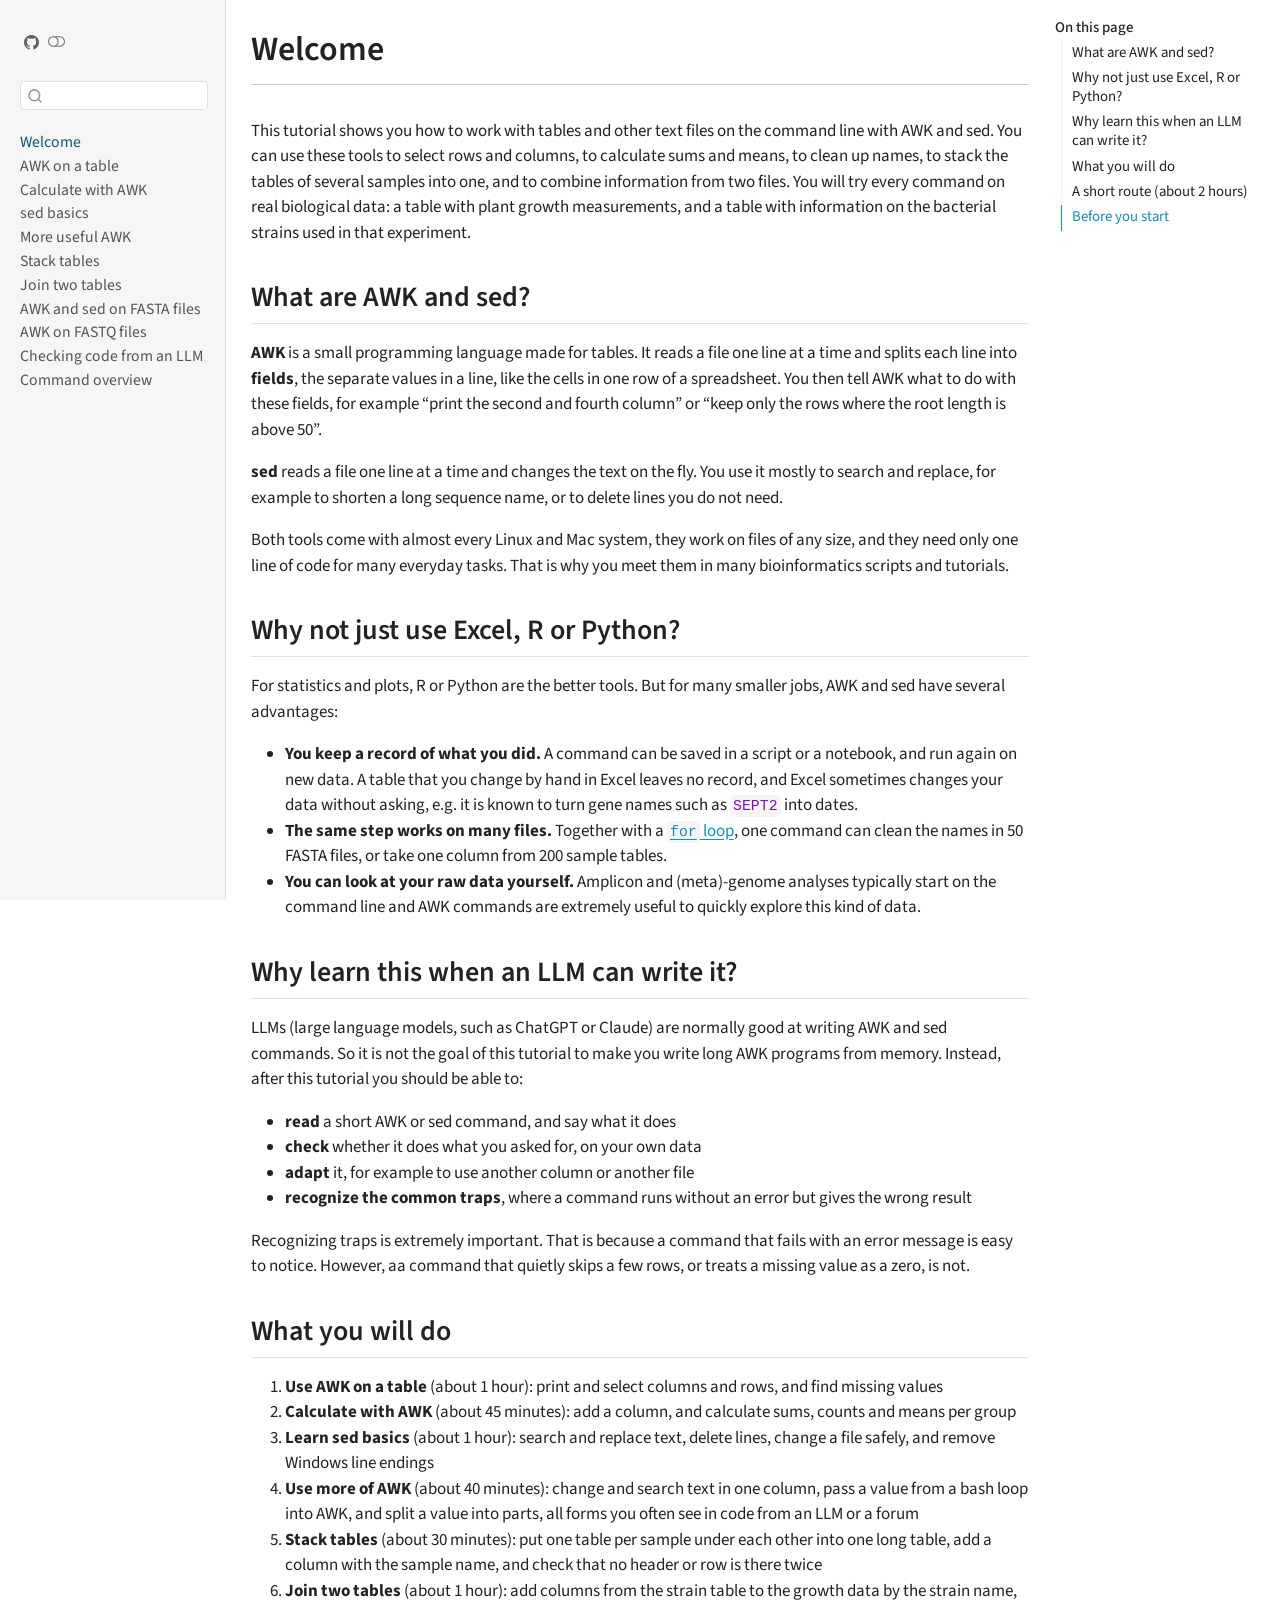
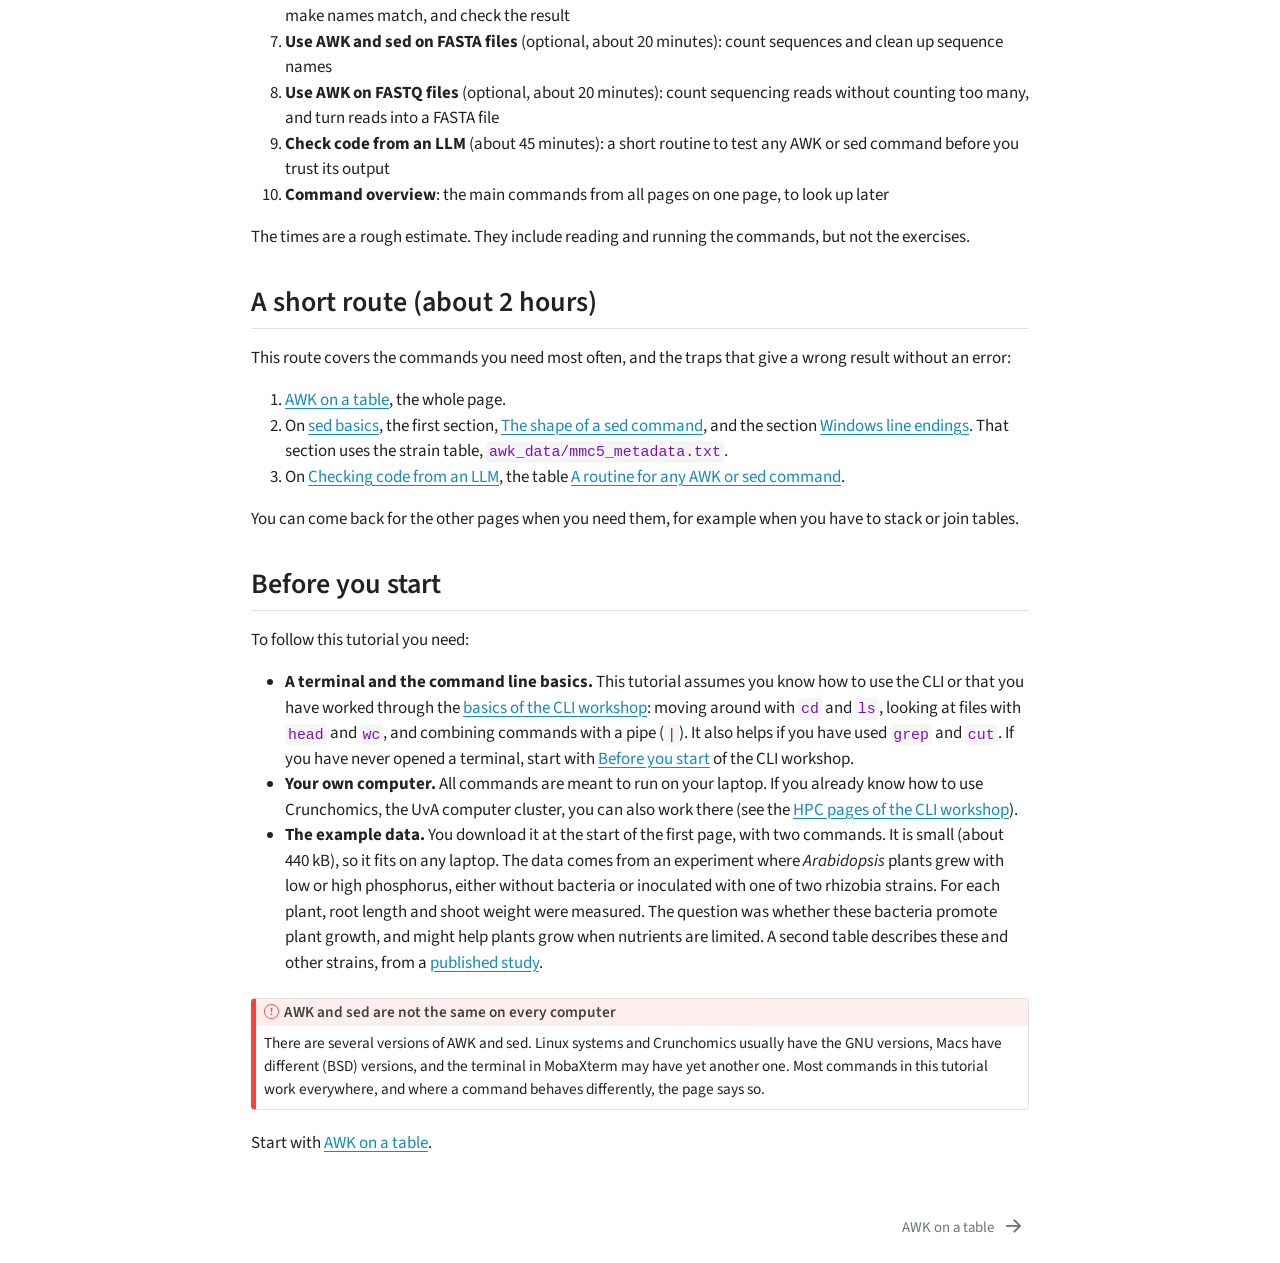
==== commit 3587c16f: "work on the wording" ====
--- a/docs/index.html
+++ b/docs/index.html
@@ -356,7 +356,7 @@
   <li><a href="#why-not-just-use-excel-r-or-python" id="toc-why-not-just-use-excel-r-or-python" class="nav-link" data-scroll-target="#why-not-just-use-excel-r-or-python">Why not just use Excel, R or Python?</a></li>
   <li><a href="#why-learn-this-when-an-llm-can-write-it" id="toc-why-learn-this-when-an-llm-can-write-it" class="nav-link" data-scroll-target="#why-learn-this-when-an-llm-can-write-it">Why learn this when an LLM can write it?</a></li>
   <li><a href="#what-you-will-do" id="toc-what-you-will-do" class="nav-link" data-scroll-target="#what-you-will-do">What you will do</a></li>
-  <li><a href="#short-on-time" id="toc-short-on-time" class="nav-link" data-scroll-target="#short-on-time">Short on time?</a></li>
+  <li><a href="#a-short-route-about-2-hours" id="toc-a-short-route-about-2-hours" class="nav-link" data-scroll-target="#a-short-route-about-2-hours">A short route (about 2 hours)</a></li>
   <li><a href="#before-you-start" id="toc-before-you-start" class="nav-link" data-scroll-target="#before-you-start">Before you start</a></li>
   </ul>
 </nav>
@@ -397,8 +397,7 @@
 <ul>
 <li><strong>You keep a record of what you did.</strong> A command can be saved in a script or a notebook, and run again on new data. A table that you change by hand in Excel leaves no record, and Excel sometimes changes your data without asking, e.g.&nbsp;it is known to turn gene names such as <code>SEPT2</code> into dates.</li>
 <li><strong>The same step works on many files.</strong> Together with a <a href="https://scienceparkstudygroup.github.io/ibed-bioinformatics-page/source/core_tools/bash-for-loops.html"><code>for</code> loop</a>, one command can clean the names in 50 FASTA files, or take one column from 200 sample tables.</li>
-<li><strong>Nothing to install.</strong> AWK and sed are already on your computer and on most computer clusters, so you do not need packages or extra software.</li>
-<li><strong>You can look at your raw data yourself.</strong> Amplicon, metagenome and genome analyses often start on the command line, with files that are too large to open in Excel. With a few AWK commands you can count the reads per sample, or check a table that a tool wrote, before an R package turns it into a summary plot.</li>
+<li><strong>You can look at your raw data yourself.</strong> Amplicon and (meta)-genome analyses typically start on the command line and AWK commands are extremely useful to quickly explore this kind of data.</li>
 </ul>
 </section>
 <section id="why-learn-this-when-an-llm-can-write-it" class="level2">
@@ -410,8 +409,7 @@
 <li><strong>adapt</strong> it, for example to use another column or another file</li>
 <li><strong>recognize the common traps</strong>, where a command runs without an error but gives the wrong result</li>
 </ul>
-<p>The last point matters most. A command that fails with an error message is easy to notice. A command that quietly skips a few rows, or treats a missing value as a zero, is not.</p>
-<p>The checks you learn here work no matter who wrote the command: you, a colleague, a forum or an LLM. Most of them also work on a table that R or Python wrote.</p>
+<p>Recognizing traps is extremely important. That is because a command that fails with an error message is easy to notice. However, aa command that quietly skips a few rows, or treats a missing value as a zero, is not.</p>
 </section>
 <section id="what-you-will-do" class="level2">
 <h2 class="anchored" data-anchor-id="what-you-will-do">What you will do</h2>
@@ -429,9 +427,9 @@
 </ol>
 <p>The times are a rough estimate. They include reading and running the commands, but not the exercises.</p>
 </section>
-<section id="short-on-time" class="level2">
-<h2 class="anchored" data-anchor-id="short-on-time">Short on time?</h2>
-<p>If you have about 2 hours, take this route. It covers the commands you need most often, and the traps that give a wrong result without an error:</p>
+<section id="a-short-route-about-2-hours" class="level2">
+<h2 class="anchored" data-anchor-id="a-short-route-about-2-hours">A short route (about 2 hours)</h2>
+<p>This route covers the commands you need most often, and the traps that give a wrong result without an error:</p>
 <ol type="1">
 <li><a href="./source/awk_table.html">AWK on a table</a>, the whole page.</li>
 <li>On <a href="./source/sed_basics.html">sed basics</a>, the first section, <a href="./source/sed_basics.html#the-shape-of-a-sed-command">The shape of a sed command</a>, and the section <a href="./source/sed_basics.html#windows-line-endings">Windows line endings</a>. That section uses the strain table, <code>awk_data/mmc5_metadata.txt</code>.</li>
